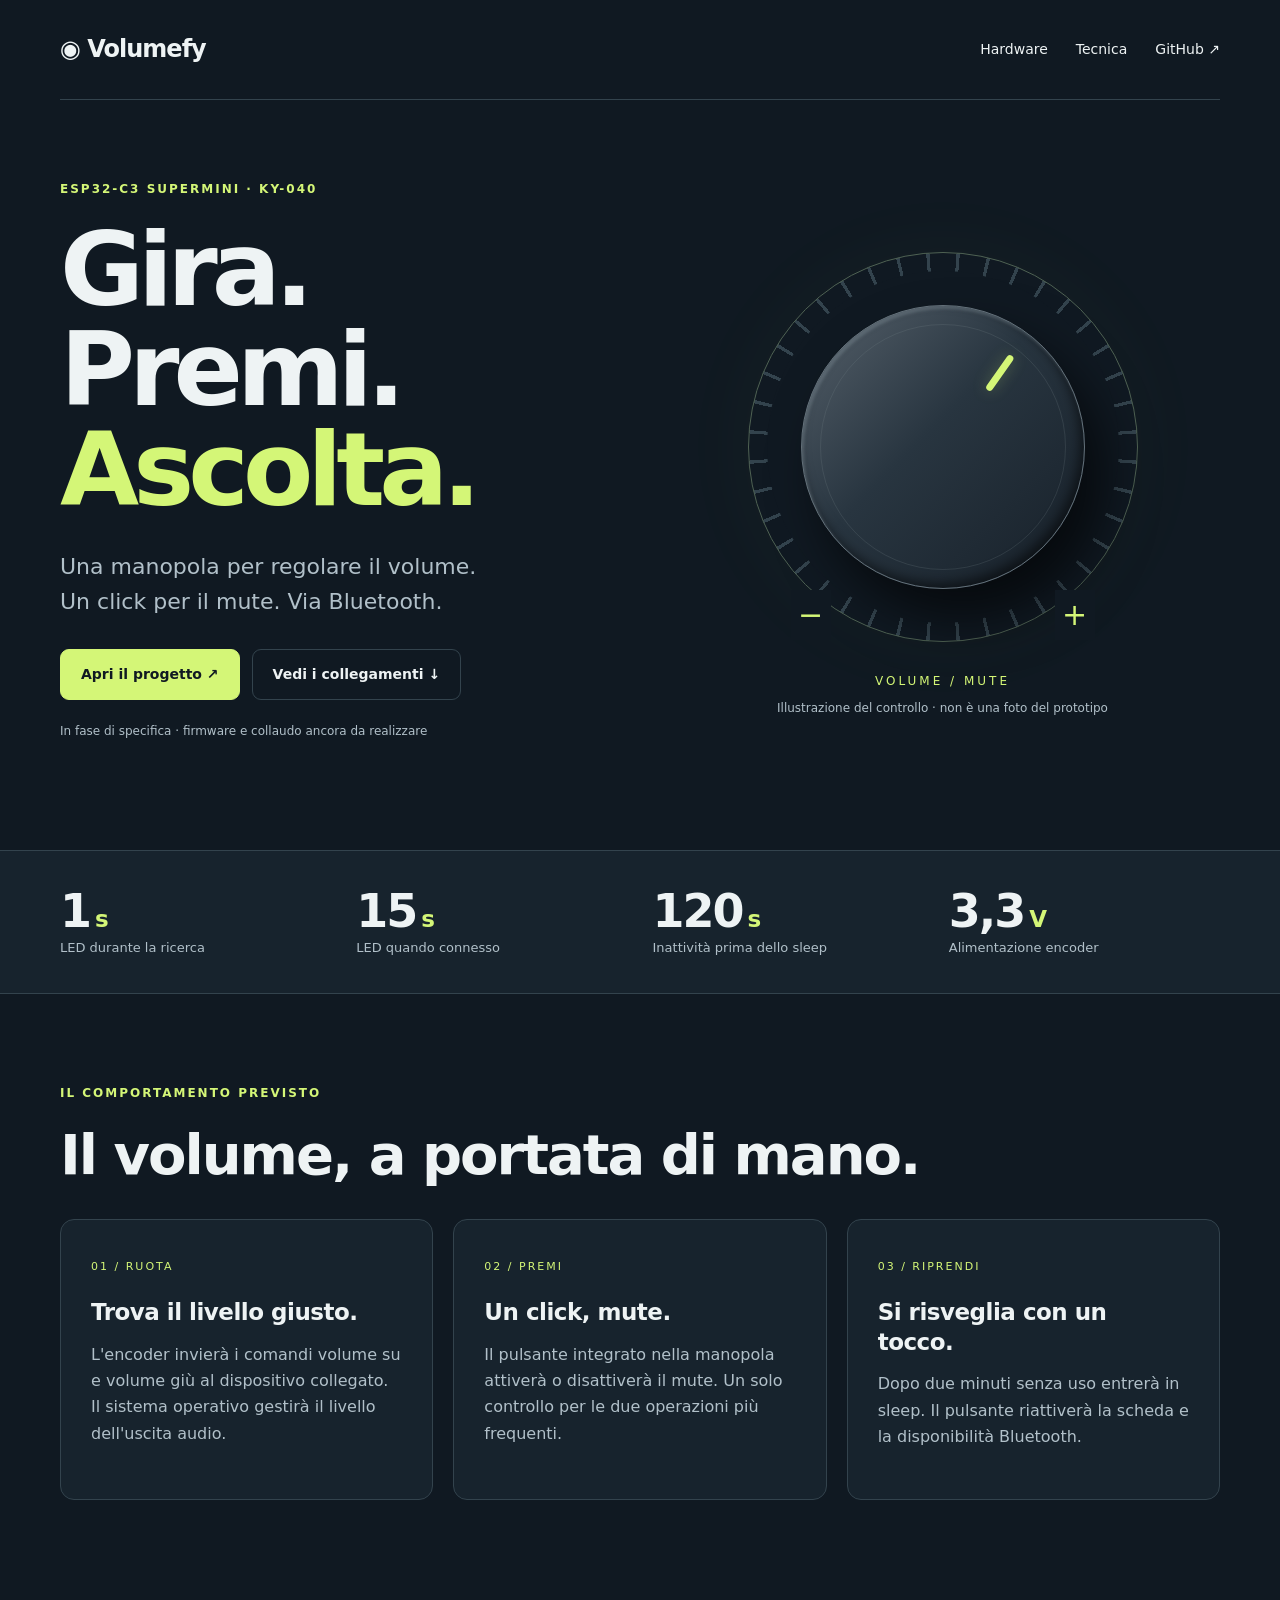
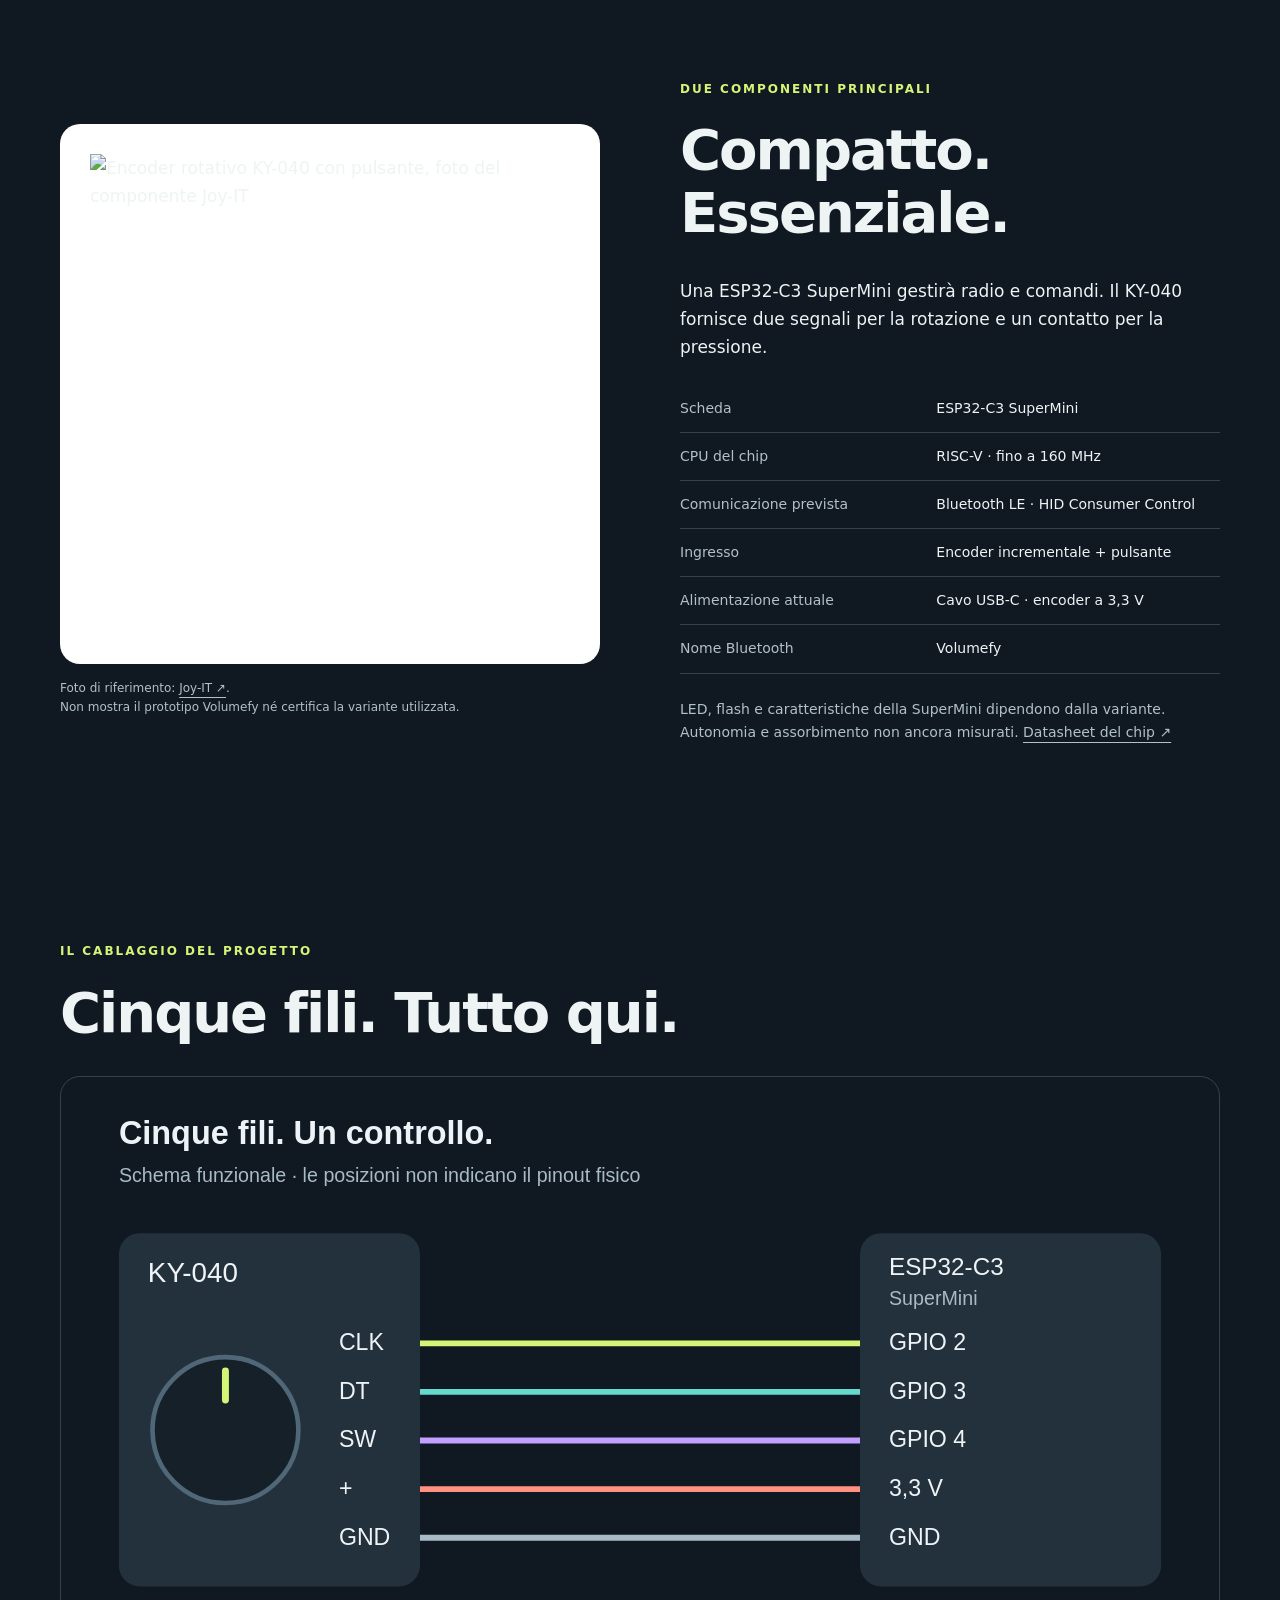
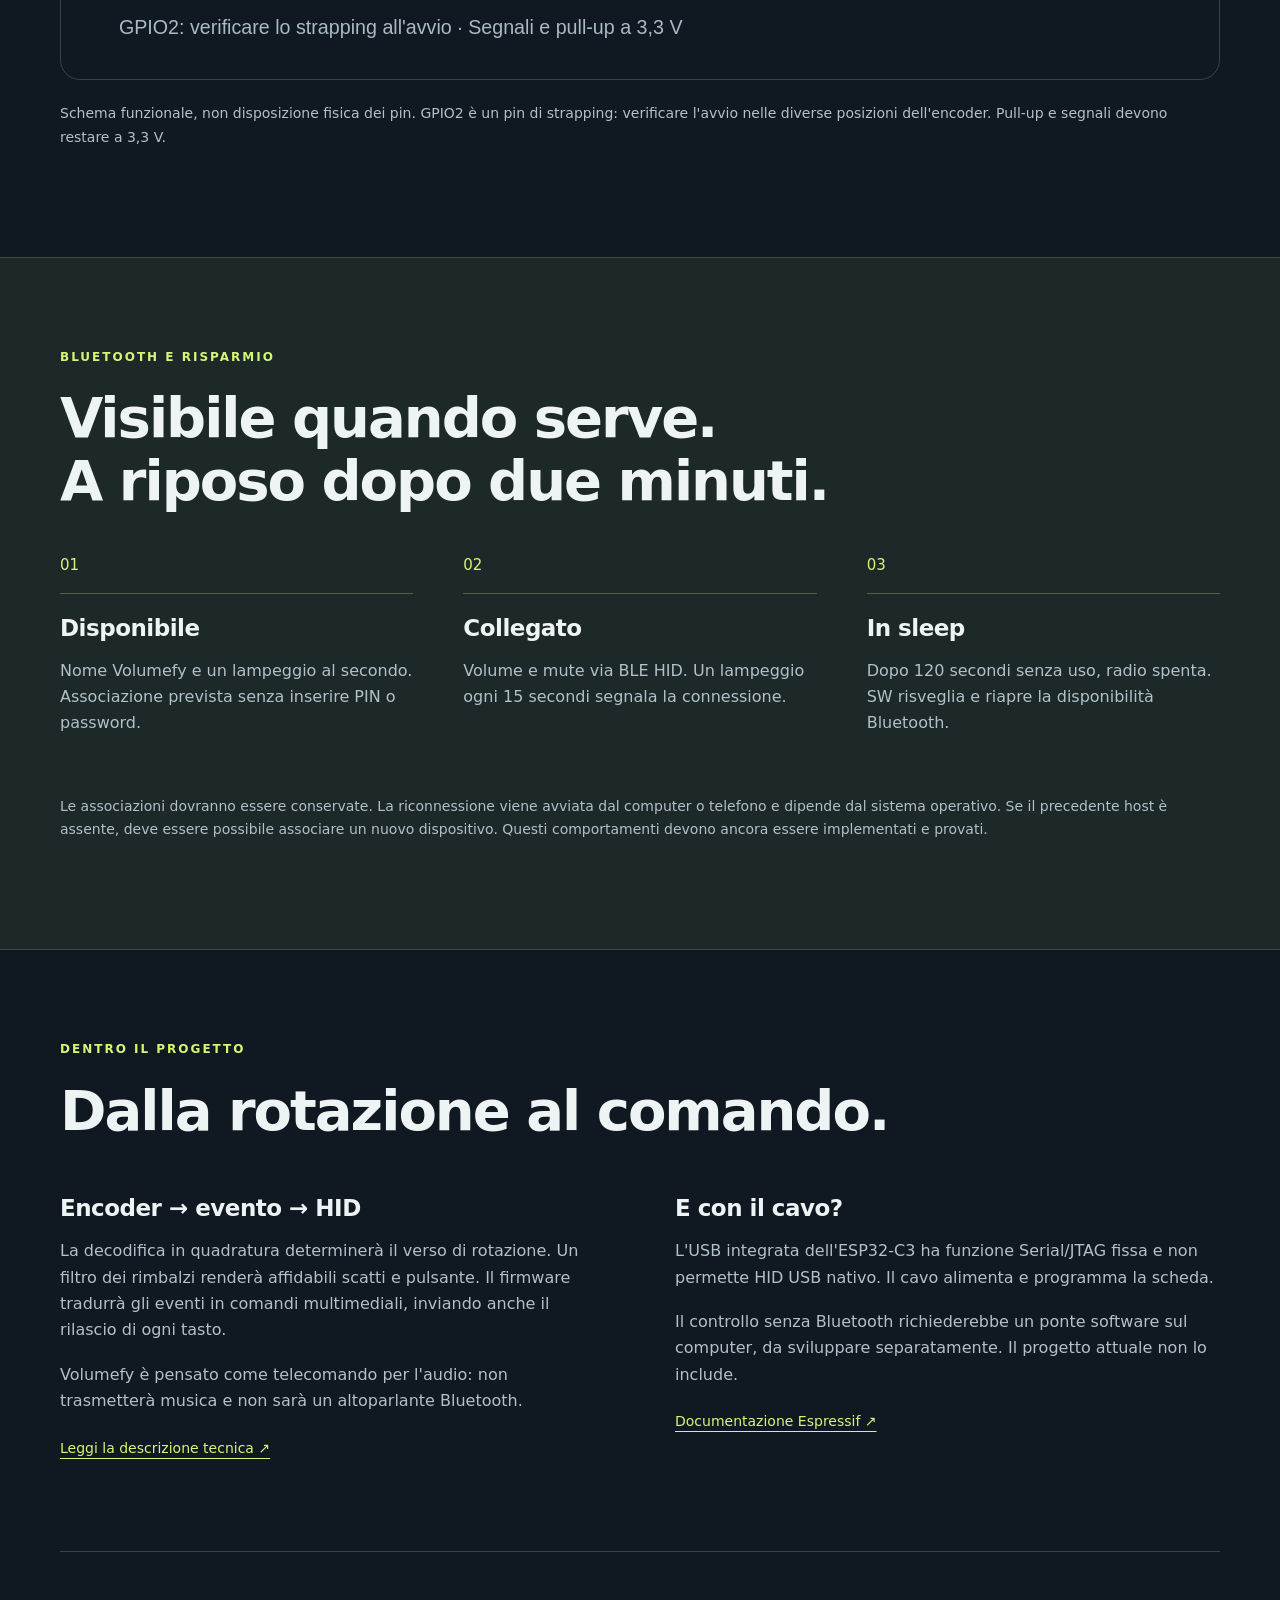
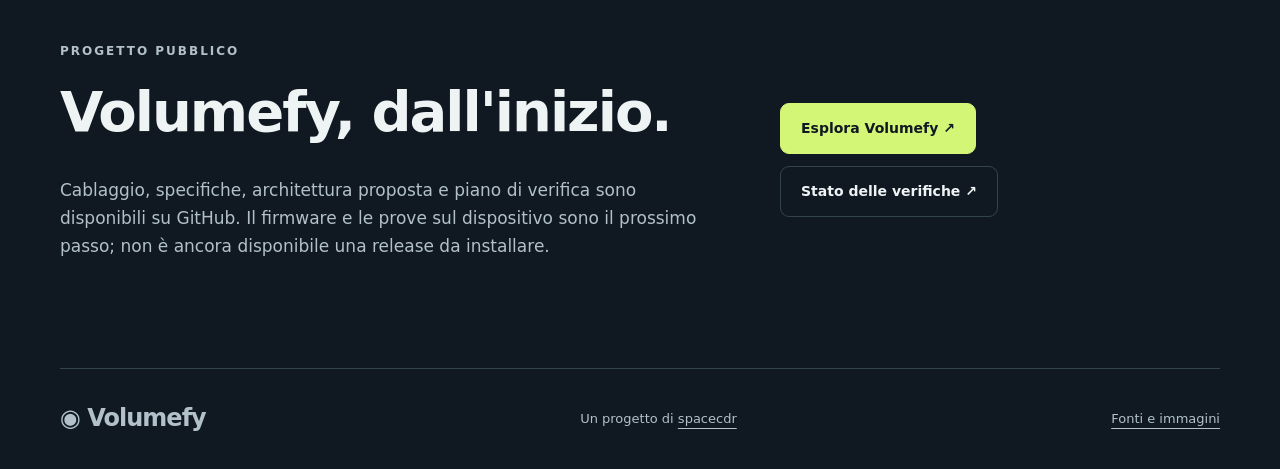
==== docs/index.html @ d4809e54 "Publish Volumefy specifications and project website" ====
<!doctype html>
<html lang="it">
<head>
<meta charset="utf-8"><meta name="viewport" content="width=device-width, initial-scale=1">
<title>Volumefy — una manopola per il volume</title>
<meta name="description" content="Volumefy: progetto di controller volume e mute Bluetooth con ESP32-C3 SuperMini e KY-040. Cablaggio, specifiche e architettura tecnica.">
<meta name="theme-color" content="#101922"><meta property="og:title" content="Volumefy — gira, premi, ascolta."><meta property="og:description" content="Controller volume BLE con ESP32-C3 e KY-040. Scopri il progetto e i collegamenti."><meta property="og:type" content="website">
<link rel="stylesheet" href="style.css">
</head>
<body>
<a class="skip" href="#main">Vai al contenuto</a>
<header class="wrap nav"><a class="brand" href="#">◉ Volumefy</a><nav aria-label="Navigazione"><a href="#hardware">Hardware</a><a href="#tecnica">Tecnica</a><a href="https://github.com/spacecdr/Volumefy">GitHub ↗</a></nav></header>
<main id="main">
<section class="wrap hero"><div><p class="eyebrow">ESP32-C3 SUPERMINI · KY-040</p><h1>Gira.<br>Premi.<br><em>Ascolta.</em></h1><p class="lead">Una manopola per regolare il volume.<br>Un click per il mute. Via Bluetooth.</p><div class="actions"><a class="button primary" href="https://github.com/spacecdr/Volumefy">Apri il progetto ↗</a><a class="button" href="#collegamenti">Vedi i collegamenti ↓</a></div><p class="status">In fase di specifica · firmware e collaudo ancora da realizzare</p></div>
<figure class="visual"><div class="dial" aria-hidden="true"><div class="knob"><span></span></div><span class="minus">−</span><span class="plus">+</span></div><div class="tag">VOLUME / MUTE</div><figcaption>Illustrazione del controllo · non è una foto del prototipo</figcaption></figure></section>
<div class="band"><div class="wrap metrics"><div><strong>1<span>s</span></strong><p>LED durante la ricerca</p></div><div><strong>15<span>s</span></strong><p>LED quando connesso</p></div><div><strong>120<span>s</span></strong><p>Inattività prima dello sleep</p></div><div><strong>3,3<span>V</span></strong><p>Alimentazione encoder</p></div></div></div>
<section class="wrap section"><p class="eyebrow">IL COMPORTAMENTO PREVISTO</p><h2>Il volume, a portata di mano.</h2><div class="cards"><article><span class="number">01 / RUOTA</span><h3>Trova il livello giusto.</h3><p>L'encoder invierà i comandi volume su e volume giù al dispositivo collegato. Il sistema operativo gestirà il livello dell'uscita audio.</p></article><article><span class="number">02 / PREMI</span><h3>Un click, mute.</h3><p>Il pulsante integrato nella manopola attiverà o disattiverà il mute. Un solo controllo per le due operazioni più frequenti.</p></article><article><span class="number">03 / RIPRENDI</span><h3>Si risveglia con un tocco.</h3><p>Dopo due minuti senza uso entrerà in sleep. Il pulsante riattiverà la scheda e la disponibilità Bluetooth.</p></article></div></section>
<section id="hardware" class="wrap section hardware"><figure class="photo"><img src="https://www.joy-it.net/files/files/Produkte/COM-KY040RE/KY-040-2.png" width="600" height="600" loading="lazy" alt="Encoder rotativo KY-040 con pulsante, foto del componente Joy-IT"><figcaption>Foto di riferimento: <a href="https://www.joy-it.net/en/products/COM-KY040RE">Joy-IT ↗</a>.<br>Non mostra il prototipo Volumefy né certifica la variante utilizzata.</figcaption></figure><div><p class="eyebrow">DUE COMPONENTI PRINCIPALI</p><h2>Compatto.<br>Essenziale.</h2><p>Una ESP32-C3 SuperMini gestirà radio e comandi. Il KY-040 fornisce due segnali per la rotazione e un contatto per la pressione.</p><dl><div><dt>Scheda</dt><dd>ESP32-C3 SuperMini</dd></div><div><dt>CPU del chip</dt><dd>RISC-V · fino a 160 MHz</dd></div><div><dt>Comunicazione prevista</dt><dd>Bluetooth LE · HID Consumer Control</dd></div><div><dt>Ingresso</dt><dd>Encoder incrementale + pulsante</dd></div><div><dt>Alimentazione attuale</dt><dd>Cavo USB-C · encoder a 3,3 V</dd></div><div><dt>Nome Bluetooth</dt><dd>Volumefy</dd></div></dl><p class="subtle">LED, flash e caratteristiche della SuperMini dipendono dalla variante. Autonomia e assorbimento non ancora misurati. <a href="https://documentation.espressif.com/esp32-c3_datasheet_en.html">Datasheet del chip ↗</a></p></div></section>
<section id="collegamenti" class="wrap section"><p class="eyebrow">IL CABLAGGIO DEL PROGETTO</p><h2>Cinque fili. Tutto qui.</h2><img class="wiring" src="images/wiring.svg" width="1000" height="520" alt="KY-040: CLK a GPIO2, DT a GPIO3, SW a GPIO4, positivo a 3,3 V e GND a GND"><p class="subtle">Schema funzionale, non disposizione fisica dei pin. GPIO2 è un pin di strapping: verificare l'avvio nelle diverse posizioni dell'encoder. Pull-up e segnali devono restare a 3,3 V.</p></section>
<section class="energy"><div class="wrap section"><p class="eyebrow">BLUETOOTH E RISPARMIO</p><h2>Visibile quando serve.<br>A riposo dopo due minuti.</h2><div class="steps"><article><span>01</span><h3>Disponibile</h3><p>Nome Volumefy e un lampeggio al secondo. Associazione prevista senza inserire PIN o password.</p></article><article><span>02</span><h3>Collegato</h3><p>Volume e mute via BLE HID. Un lampeggio ogni 15 secondi segnala la connessione.</p></article><article><span>03</span><h3>In sleep</h3><p>Dopo 120 secondi senza uso, radio spenta. SW risveglia e riapre la disponibilità Bluetooth.</p></article></div><p class="subtle">Le associazioni dovranno essere conservate. La riconnessione viene avviata dal computer o telefono e dipende dal sistema operativo. Se il precedente host è assente, deve essere possibile associare un nuovo dispositivo. Questi comportamenti devono ancora essere implementati e provati.</p></div></section>
<section id="tecnica" class="wrap section"><p class="eyebrow">DENTRO IL PROGETTO</p><h2>Dalla rotazione al comando.</h2><div class="technical"><article><h3>Encoder → evento → HID</h3><p>La decodifica in quadratura determinerà il verso di rotazione. Un filtro dei rimbalzi renderà affidabili scatti e pulsante. Il firmware tradurrà gli eventi in comandi multimediali, inviando anche il rilascio di ogni tasto.</p><p>Volumefy è pensato come telecomando per l'audio: non trasmetterà musica e non sarà un altoparlante Bluetooth.</p><a href="https://github.com/spacecdr/Volumefy/blob/main/TECHNICAL.md">Leggi la descrizione tecnica ↗</a></article><article><h3>E con il cavo?</h3><p>L'USB integrata dell'ESP32-C3 ha funzione Serial/JTAG fissa e non permette HID USB nativo. Il cavo alimenta e programma la scheda.</p><p>Il controllo senza Bluetooth richiederebbe un ponte software sul computer, da sviluppare separatamente. Il progetto attuale non lo include.</p><a href="https://docs.espressif.com/projects/esp-idf/en/stable/esp32c3/api-guides/usb-serial-jtag-console.html">Documentazione Espressif ↗</a></article></div></section>
<section class="wrap section closing"><div><p class="eyebrow">PROGETTO PUBBLICO</p><h2>Volumefy, dall'inizio.</h2><p>Cablaggio, specifiche, architettura proposta e piano di verifica sono disponibili su GitHub. Il firmware e le prove sul dispositivo sono il prossimo passo; non è ancora disponibile una release da installare.</p></div><div class="actions"><a class="button primary" href="https://github.com/spacecdr/Volumefy">Esplora Volumefy ↗</a><a class="button" href="https://github.com/spacecdr/Volumefy/blob/main/TESTING.md">Stato delle verifiche ↗</a></div></section>
</main><footer class="wrap"><a class="brand" href="#">◉ Volumefy</a><p>Un progetto di <a href="https://github.com/spacecdr">spacecdr</a></p><a href="https://github.com/spacecdr/Volumefy/blob/main/THIRD_PARTY.md">Fonti e immagini</a></footer>
</body></html>
---- docs/style.css ----
:root{color-scheme:dark;--bg:#101922;--panel:#17232d;--ink:#eef3f4;--muted:#b1c0c9;--accent:#d4f677;--line:#33434d}*{box-sizing:border-box}html{scroll-behavior:smooth;scroll-padding-top:30px}body{margin:0;background:var(--bg);color:var(--ink);font-family:system-ui,-apple-system,BlinkMacSystemFont,"Segoe UI",sans-serif;font-size:17px;line-height:1.65}a{color:inherit;text-underline-offset:5px}a:hover{color:var(--accent)}a:focus-visible{outline:3px solid var(--accent);outline-offset:6px}.wrap{width:min(1160px,calc(100% - 64px));margin-inline:auto}.nav{display:flex;align-items:center;justify-content:space-between;min-height:100px;border-bottom:1px solid var(--line)}.brand{font-size:24px;font-weight:750;text-decoration:none;letter-spacing:-1px}nav{display:flex;gap:28px;font-size:14px}nav a{text-decoration:none}.skip{position:absolute;top:-100px;background:var(--accent);color:var(--bg);padding:12px;z-index:3}.skip:focus{top:0}.hero{display:grid;grid-template-columns:1fr 1fr;align-items:center;gap:50px;padding-block:80px 90px}.eyebrow{font-size:12px;font-weight:750;letter-spacing:2px;color:var(--accent);margin:0 0 20px}h1{font-size:clamp(70px,8vw,112px);line-height:.98;letter-spacing:-6px;margin:20px 0 28px}h1 em{font-style:normal;color:var(--accent)}.lead{font-size:22px;line-height:1.6;color:var(--muted)}.actions{display:flex;gap:12px;flex-wrap:wrap;margin-top:30px}.button{padding:13px 20px;border:1px solid var(--line);border-radius:9px;text-decoration:none;font-size:14px;font-weight:700;display:inline-block}.primary{background:var(--accent);color:var(--bg);border-color:var(--accent)}.primary:hover{color:var(--bg);background:#e4ffac}.status{font-size:12px;color:var(--muted);margin-top:22px}.visual{text-align:center;margin:0;position:relative}.dial{width:390px;height:390px;border:1px solid #4f6253;border-radius:50%;position:relative;margin:30px auto;background:repeating-conic-gradient(from 220deg,#33434d 0deg 1deg,transparent 1deg 9deg);box-shadow:0 0 90px #d4f67709}.dial:before{content:"";position:absolute;inset:18px;border-radius:50%;background:var(--bg)}.knob{position:absolute;inset:52px;border-radius:50%;background:linear-gradient(135deg,#56616b,#283540 45%,#172029);box-shadow:20px 30px 50px #0009,inset 2px 3px 3px #94a2ab50,inset -4px -5px 12px #0008;border:1px solid #64717a}.knob:before{content:"";position:absolute;inset:18px;border:1px solid #7a858b35;border-radius:50%}.knob span{position:absolute;top:27px;left:50%;height:42px;width:7px;background:var(--accent);border-radius:5px;transform:rotate(35deg);transform-origin:0 115px;box-shadow:0 0 15px #d4f67744}.minus,.plus{position:absolute;bottom:1px;background:var(--bg);color:var(--accent);font-size:30px;width:40px}.minus{left:42px}.plus{right:42px}.tag{font-size:12px;letter-spacing:3px;color:var(--accent);margin:30px 0 8px}figcaption{font-size:12px;color:var(--muted);line-height:1.6}.band{border-block:1px solid var(--line);background:var(--panel)}.metrics{display:grid;grid-template-columns:repeat(4,1fr);padding-block:35px;gap:25px}.metrics strong{font-size:46px;line-height:1.1;font-weight:650;letter-spacing:-2px}.metrics strong span{font-size:23px;margin-left:5px;color:var(--accent)}.metrics p{font-size:13px;color:var(--muted);margin-bottom:0}.section{padding-block:90px}h2{font-size:clamp(34px,4.5vw,56px);line-height:1.12;letter-spacing:-2px;margin:0 0 32px;font-weight:650}h3{font-size:23px;line-height:1.3;letter-spacing:-.5px;margin:20px 0 14px}p{margin:0 0 18px}.cards{display:grid;grid-template-columns:repeat(3,1fr);gap:20px}.cards article{padding:30px;background:var(--panel);border:1px solid var(--line);border-radius:14px}.cards p,.technical p,.steps p{color:var(--muted);font-size:16px}.number{font-size:11px;letter-spacing:2px;color:var(--accent)}.hardware{display:grid;grid-template-columns:1fr 1fr;gap:80px;align-items:center}.photo{margin:0}.photo img{display:block;width:100%;height:auto;aspect-ratio:1;object-fit:contain;background:#fff;border-radius:20px;padding:30px}.photo figcaption{margin-top:15px}dl{margin:24px 0}dl div{display:grid;grid-template-columns:1fr 1.2fr;gap:20px;border-bottom:1px solid var(--line);padding:12px 0;font-size:14px}dt{color:var(--muted)}dd{margin:0}.subtle{font-size:14px;color:var(--muted)}.wiring{display:block;width:100%;height:auto;border:1px solid var(--line);border-radius:20px;margin-bottom:22px}.energy{background:#1c2928;border-block:1px solid #3c4b42}.steps{display:grid;grid-template-columns:repeat(3,1fr);gap:50px;margin:40px 0}.steps span{font-size:15px;color:var(--accent);border-bottom:1px solid #53614b;display:block;padding-bottom:15px}.technical{display:grid;grid-template-columns:1fr 1fr;gap:70px}.technical a{font-size:14px;color:var(--accent)}.closing{display:grid;grid-template-columns:1.5fr 1fr;gap:60px;border-top:1px solid var(--line);align-items:center}.closing p{color:var(--muted)}.closing .actions{display:flex;flex-direction:column;align-items:flex-start;margin:0}footer{border-top:1px solid var(--line);padding-block:30px;display:flex;justify-content:space-between;align-items:center;gap:25px;font-size:13px;color:var(--muted)}footer p{margin:0}@media(max-width:900px){.hero{gap:20px}.dial{width:300px;height:300px}.knob{inset:40px}.knob span{transform-origin:0 85px}.hardware{gap:35px}.cards article{padding:20px}.technical{gap:30px}}@media(max-width:650px){.wrap{width:calc(100% - 36px)}.nav{min-height:80px}.brand{font-size:22px}nav{gap:15px}nav a:first-child{display:none}.hero{grid-template-columns:1fr;padding-block:50px;gap:20px}h1{font-size:80px;letter-spacing:-4px}.lead{font-size:20px}.visual{margin-top:15px}.dial{width:300px;height:300px}.metrics{grid-template-columns:1fr 1fr;gap:30px}.section{padding-block:55px}.cards,.hardware,.technical,.steps,.closing{grid-template-columns:1fr;gap:25px}.hardware .photo{max-width:430px;margin:auto}.steps{margin:25px 0}.cards article{padding:25px}h2{letter-spacing:-1px}.closing .actions{align-items:stretch}.closing .button{text-align:center}footer{flex-wrap:wrap;gap:14px}footer .brand{width:100%}.wiring{border-radius:9px}}@media(prefers-reduced-motion:reduce){html{scroll-behavior:auto}}
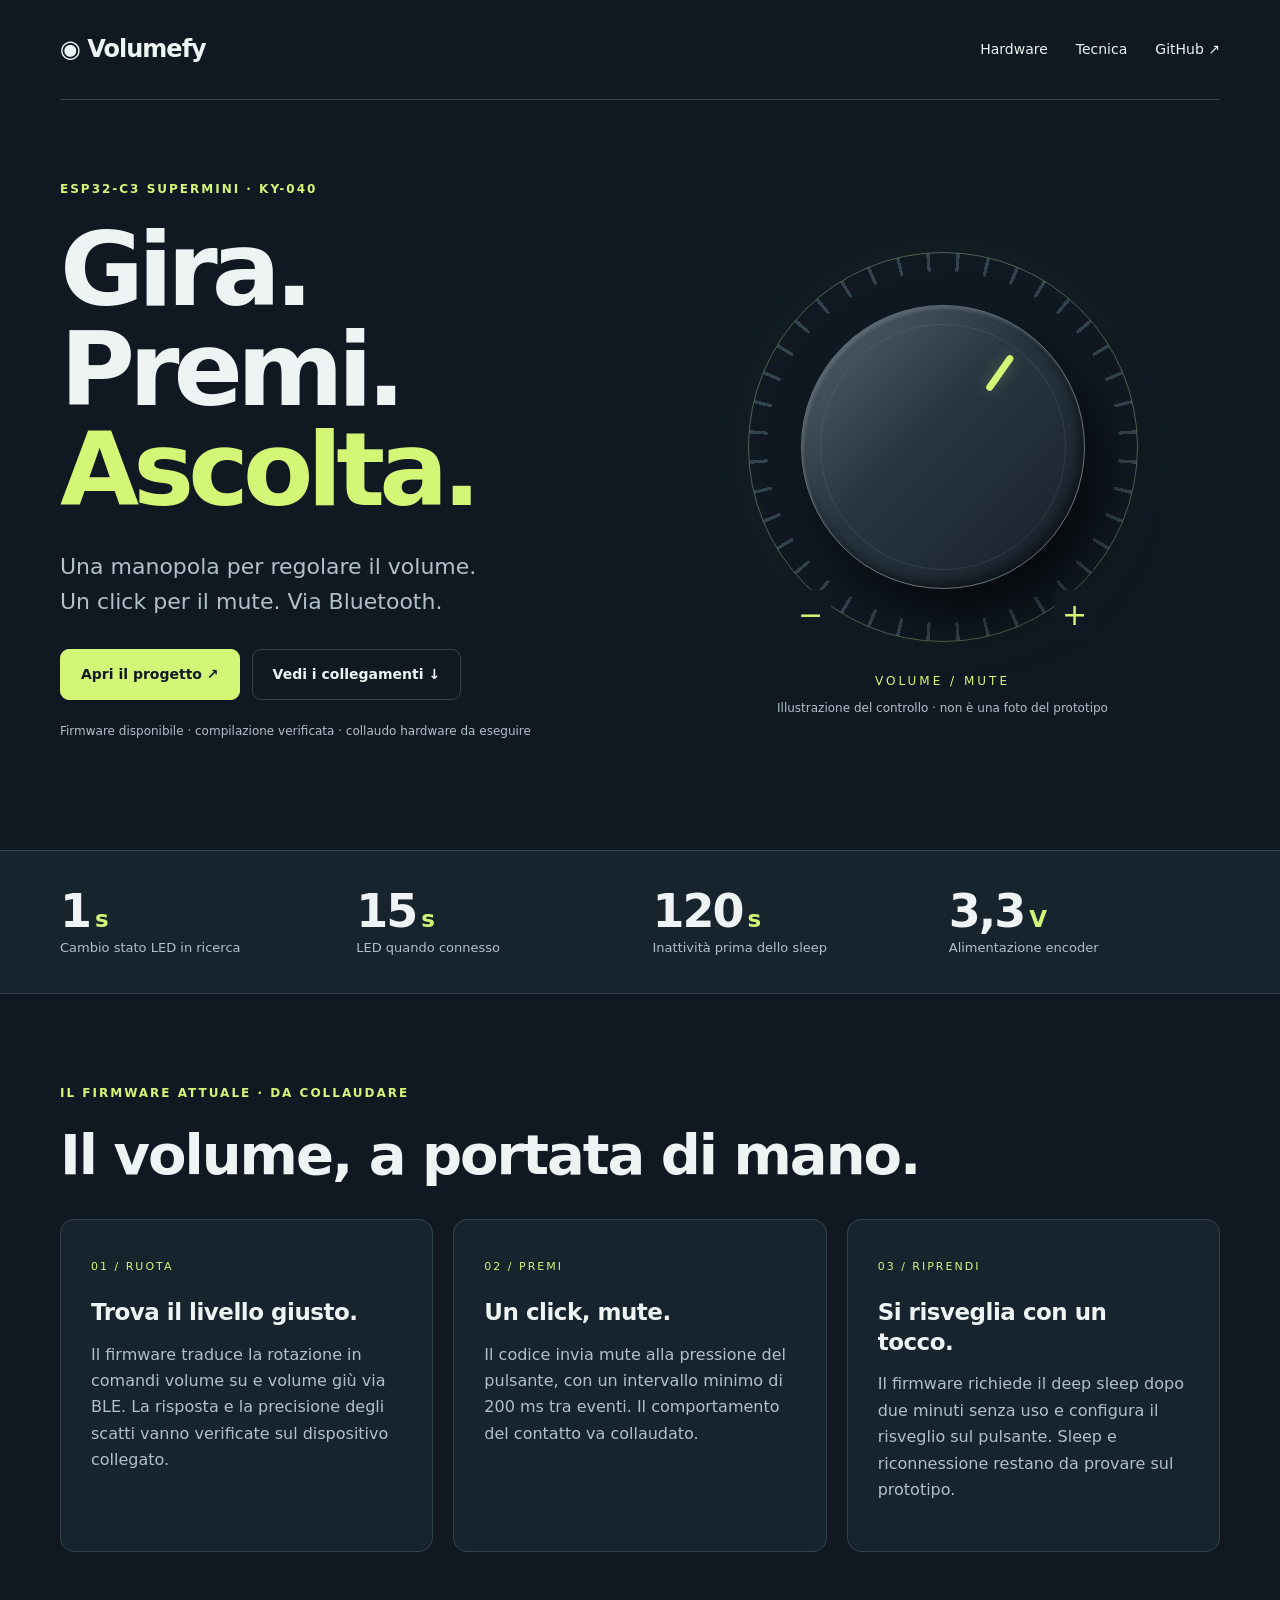
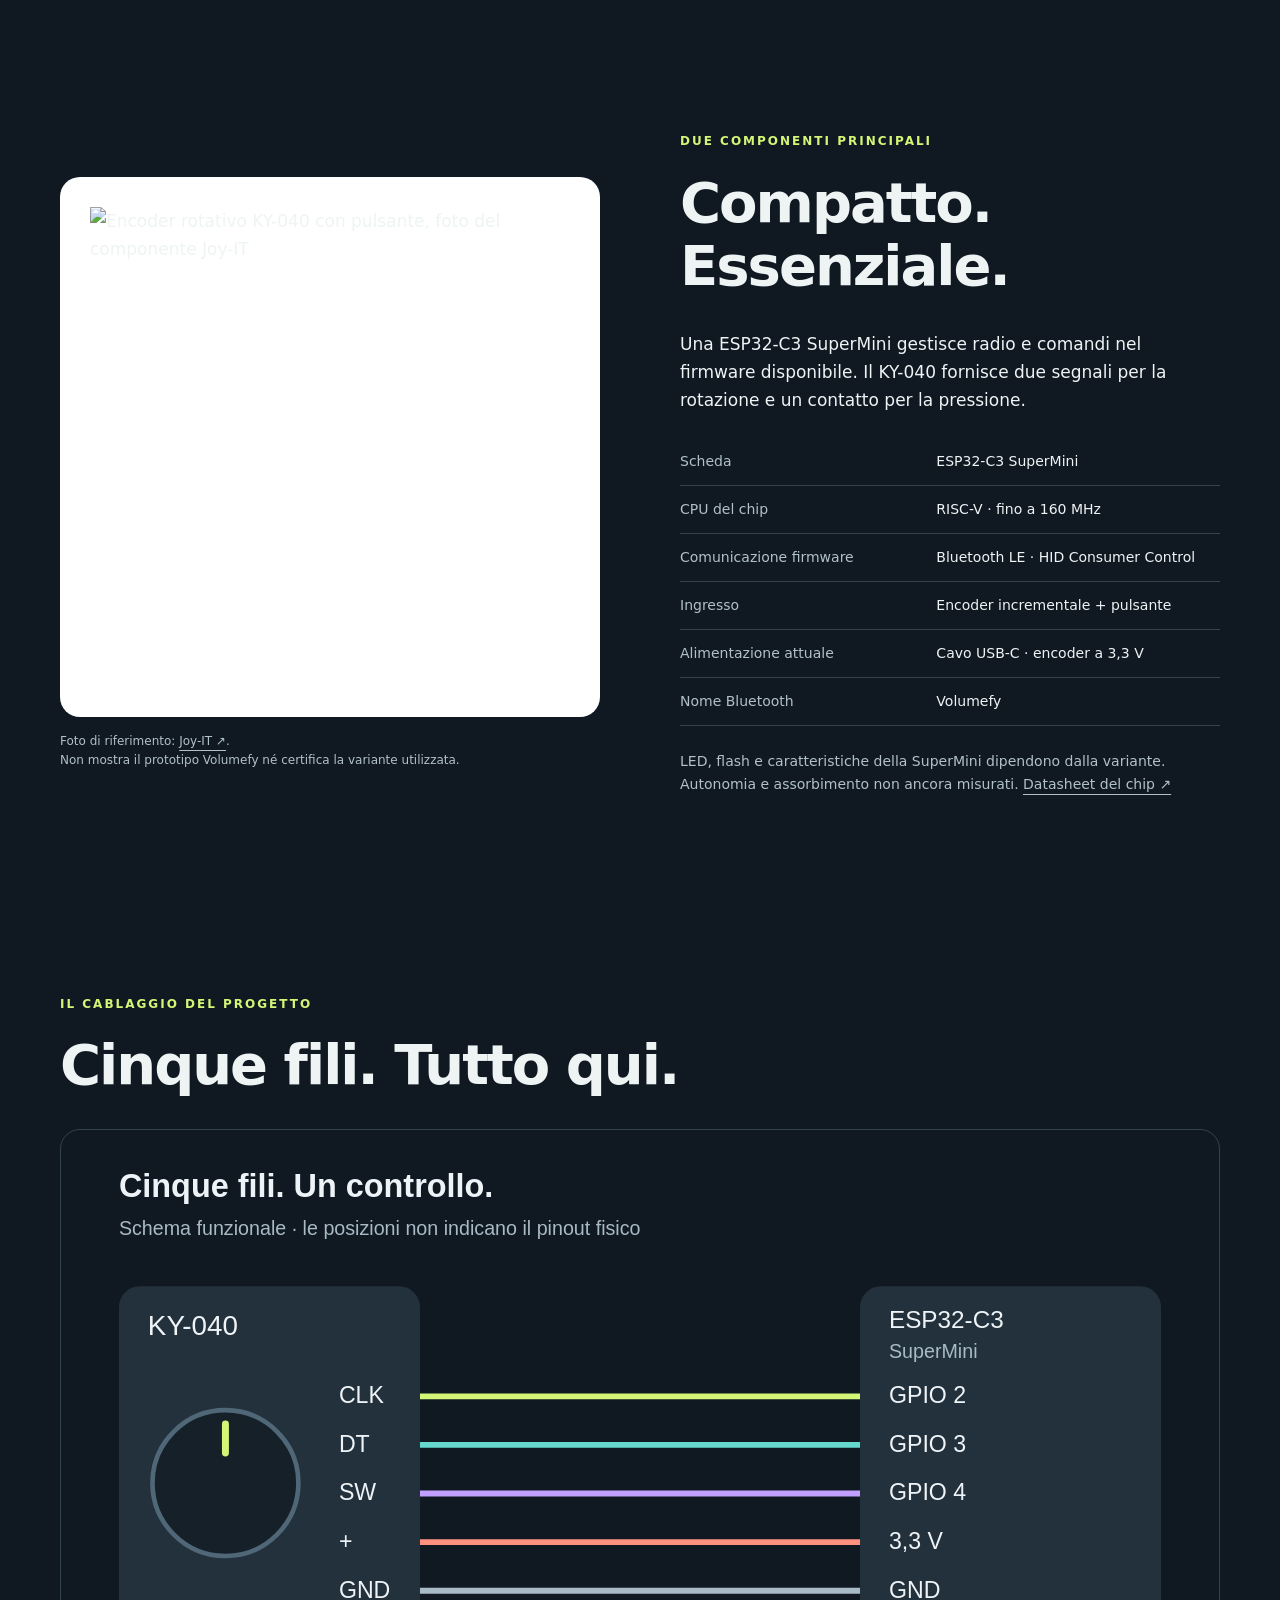
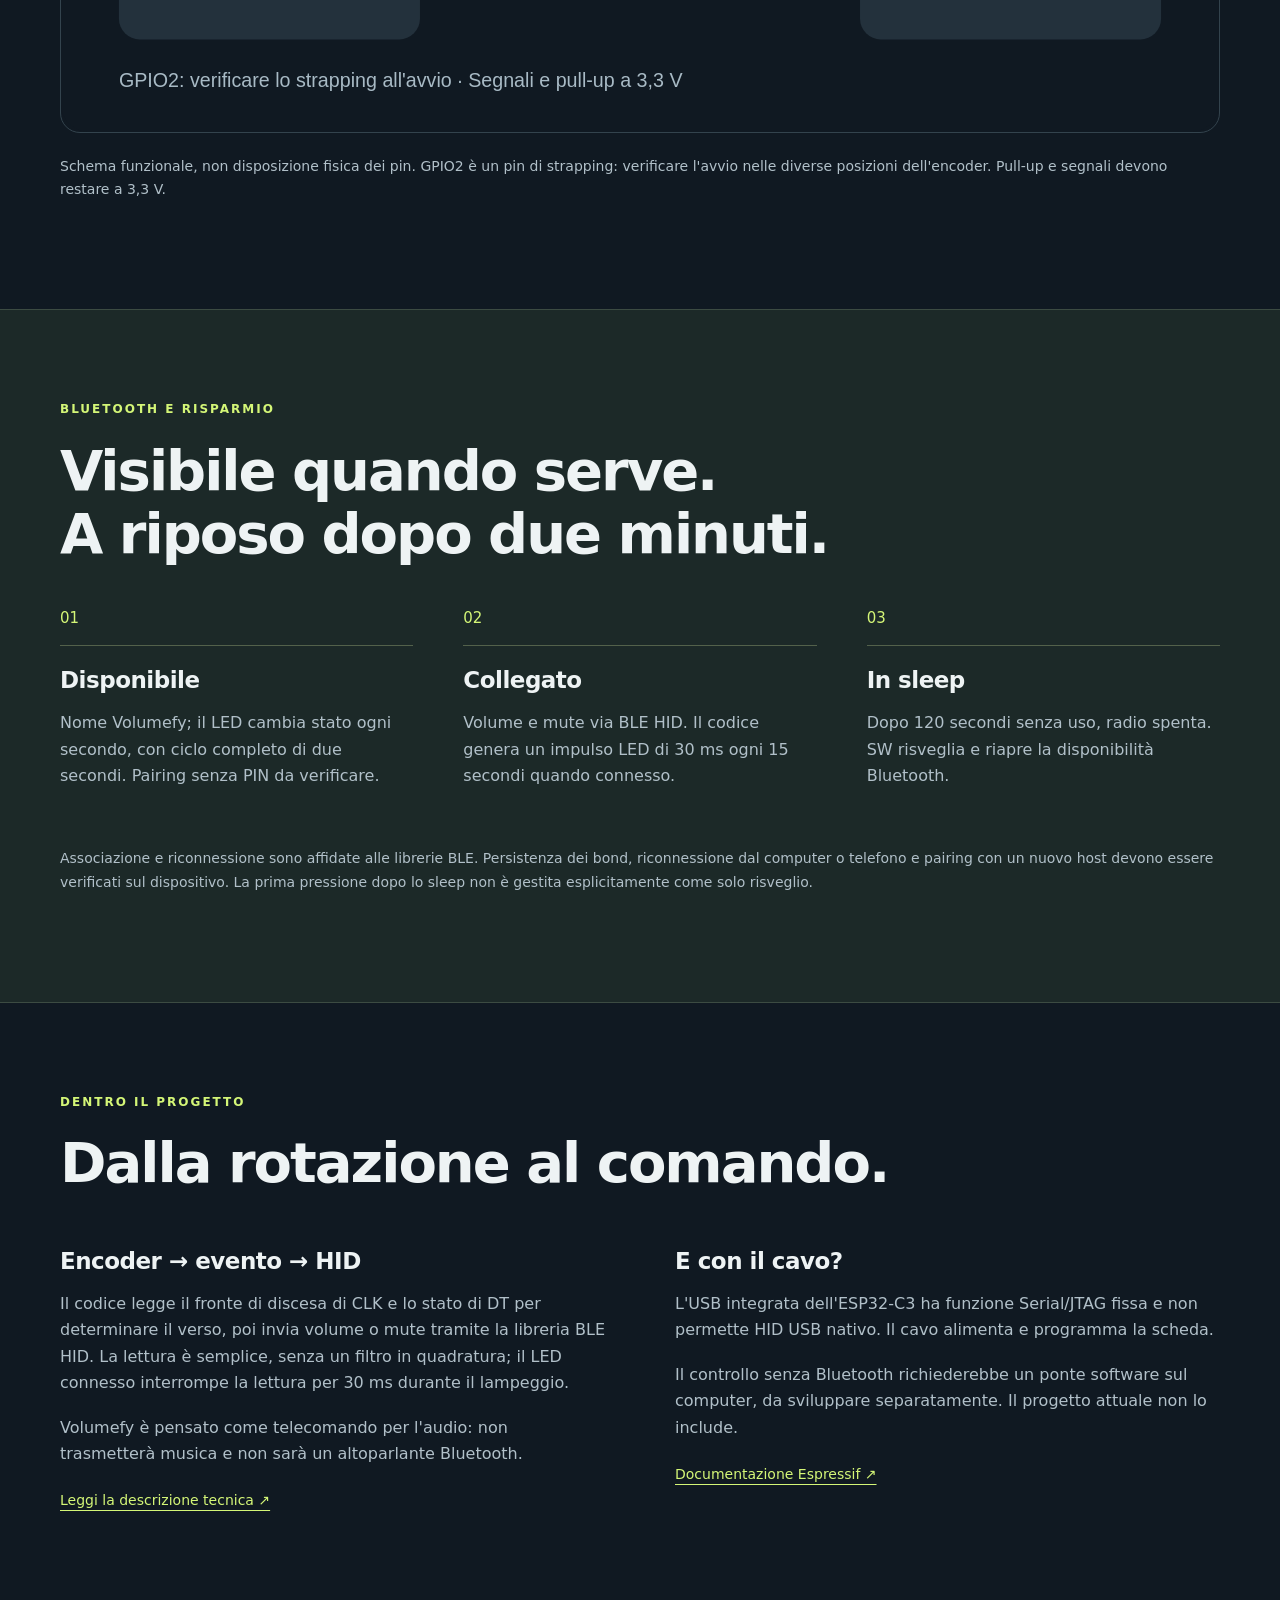
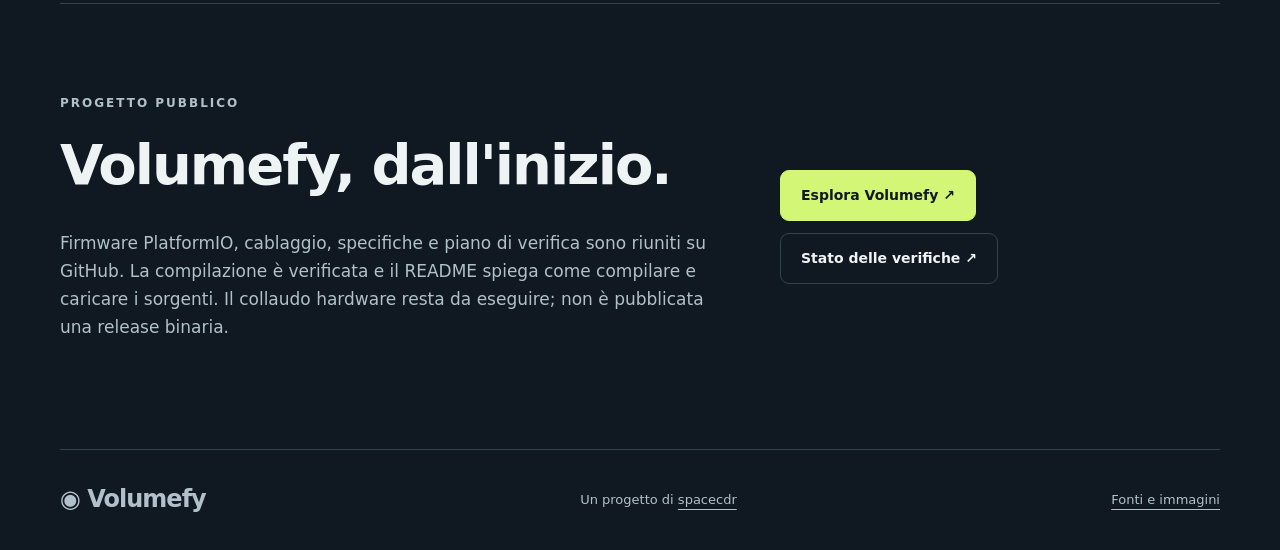
==== commit d07e8af0: "Integra firmware locale PlatformIO e allinea documentazione e sito" ====
--- a/docs/index.html
+++ b/docs/index.html
@@ -11,14 +11,14 @@
 <a class="skip" href="#main">Vai al contenuto</a>
 <header class="wrap nav"><a class="brand" href="#">◉ Volumefy</a><nav aria-label="Navigazione"><a href="#hardware">Hardware</a><a href="#tecnica">Tecnica</a><a href="https://github.com/spacecdr/Volumefy">GitHub ↗</a></nav></header>
 <main id="main">
-<section class="wrap hero"><div><p class="eyebrow">ESP32-C3 SUPERMINI · KY-040</p><h1>Gira.<br>Premi.<br><em>Ascolta.</em></h1><p class="lead">Una manopola per regolare il volume.<br>Un click per il mute. Via Bluetooth.</p><div class="actions"><a class="button primary" href="https://github.com/spacecdr/Volumefy">Apri il progetto ↗</a><a class="button" href="#collegamenti">Vedi i collegamenti ↓</a></div><p class="status">In fase di specifica · firmware e collaudo ancora da realizzare</p></div>
+<section class="wrap hero"><div><p class="eyebrow">ESP32-C3 SUPERMINI · KY-040</p><h1>Gira.<br>Premi.<br><em>Ascolta.</em></h1><p class="lead">Una manopola per regolare il volume.<br>Un click per il mute. Via Bluetooth.</p><div class="actions"><a class="button primary" href="https://github.com/spacecdr/Volumefy">Apri il progetto ↗</a><a class="button" href="#collegamenti">Vedi i collegamenti ↓</a></div><p class="status">Firmware disponibile · compilazione verificata · collaudo hardware da eseguire</p></div>
 <figure class="visual"><div class="dial" aria-hidden="true"><div class="knob"><span></span></div><span class="minus">−</span><span class="plus">+</span></div><div class="tag">VOLUME / MUTE</div><figcaption>Illustrazione del controllo · non è una foto del prototipo</figcaption></figure></section>
-<div class="band"><div class="wrap metrics"><div><strong>1<span>s</span></strong><p>LED durante la ricerca</p></div><div><strong>15<span>s</span></strong><p>LED quando connesso</p></div><div><strong>120<span>s</span></strong><p>Inattività prima dello sleep</p></div><div><strong>3,3<span>V</span></strong><p>Alimentazione encoder</p></div></div></div>
-<section class="wrap section"><p class="eyebrow">IL COMPORTAMENTO PREVISTO</p><h2>Il volume, a portata di mano.</h2><div class="cards"><article><span class="number">01 / RUOTA</span><h3>Trova il livello giusto.</h3><p>L'encoder invierà i comandi volume su e volume giù al dispositivo collegato. Il sistema operativo gestirà il livello dell'uscita audio.</p></article><article><span class="number">02 / PREMI</span><h3>Un click, mute.</h3><p>Il pulsante integrato nella manopola attiverà o disattiverà il mute. Un solo controllo per le due operazioni più frequenti.</p></article><article><span class="number">03 / RIPRENDI</span><h3>Si risveglia con un tocco.</h3><p>Dopo due minuti senza uso entrerà in sleep. Il pulsante riattiverà la scheda e la disponibilità Bluetooth.</p></article></div></section>
-<section id="hardware" class="wrap section hardware"><figure class="photo"><img src="https://www.joy-it.net/files/files/Produkte/COM-KY040RE/KY-040-2.png" width="600" height="600" loading="lazy" alt="Encoder rotativo KY-040 con pulsante, foto del componente Joy-IT"><figcaption>Foto di riferimento: <a href="https://www.joy-it.net/en/products/COM-KY040RE">Joy-IT ↗</a>.<br>Non mostra il prototipo Volumefy né certifica la variante utilizzata.</figcaption></figure><div><p class="eyebrow">DUE COMPONENTI PRINCIPALI</p><h2>Compatto.<br>Essenziale.</h2><p>Una ESP32-C3 SuperMini gestirà radio e comandi. Il KY-040 fornisce due segnali per la rotazione e un contatto per la pressione.</p><dl><div><dt>Scheda</dt><dd>ESP32-C3 SuperMini</dd></div><div><dt>CPU del chip</dt><dd>RISC-V · fino a 160 MHz</dd></div><div><dt>Comunicazione prevista</dt><dd>Bluetooth LE · HID Consumer Control</dd></div><div><dt>Ingresso</dt><dd>Encoder incrementale + pulsante</dd></div><div><dt>Alimentazione attuale</dt><dd>Cavo USB-C · encoder a 3,3 V</dd></div><div><dt>Nome Bluetooth</dt><dd>Volumefy</dd></div></dl><p class="subtle">LED, flash e caratteristiche della SuperMini dipendono dalla variante. Autonomia e assorbimento non ancora misurati. <a href="https://documentation.espressif.com/esp32-c3_datasheet_en.html">Datasheet del chip ↗</a></p></div></section>
+<div class="band"><div class="wrap metrics"><div><strong>1<span>s</span></strong><p>Cambio stato LED in ricerca</p></div><div><strong>15<span>s</span></strong><p>LED quando connesso</p></div><div><strong>120<span>s</span></strong><p>Inattività prima dello sleep</p></div><div><strong>3,3<span>V</span></strong><p>Alimentazione encoder</p></div></div></div>
+<section class="wrap section"><p class="eyebrow">IL FIRMWARE ATTUALE · DA COLLAUDARE</p><h2>Il volume, a portata di mano.</h2><div class="cards"><article><span class="number">01 / RUOTA</span><h3>Trova il livello giusto.</h3><p>Il firmware traduce la rotazione in comandi volume su e volume giù via BLE. La risposta e la precisione degli scatti vanno verificate sul dispositivo collegato.</p></article><article><span class="number">02 / PREMI</span><h3>Un click, mute.</h3><p>Il codice invia mute alla pressione del pulsante, con un intervallo minimo di 200 ms tra eventi. Il comportamento del contatto va collaudato.</p></article><article><span class="number">03 / RIPRENDI</span><h3>Si risveglia con un tocco.</h3><p>Il firmware richiede il deep sleep dopo due minuti senza uso e configura il risveglio sul pulsante. Sleep e riconnessione restano da provare sul prototipo.</p></article></div></section>
+<section id="hardware" class="wrap section hardware"><figure class="photo"><img src="https://www.joy-it.net/files/files/Produkte/COM-KY040RE/KY-040-2.png" width="600" height="600" loading="lazy" alt="Encoder rotativo KY-040 con pulsante, foto del componente Joy-IT"><figcaption>Foto di riferimento: <a href="https://www.joy-it.net/en/products/COM-KY040RE">Joy-IT ↗</a>.<br>Non mostra il prototipo Volumefy né certifica la variante utilizzata.</figcaption></figure><div><p class="eyebrow">DUE COMPONENTI PRINCIPALI</p><h2>Compatto.<br>Essenziale.</h2><p>Una ESP32-C3 SuperMini gestisce radio e comandi nel firmware disponibile. Il KY-040 fornisce due segnali per la rotazione e un contatto per la pressione.</p><dl><div><dt>Scheda</dt><dd>ESP32-C3 SuperMini</dd></div><div><dt>CPU del chip</dt><dd>RISC-V · fino a 160 MHz</dd></div><div><dt>Comunicazione firmware</dt><dd>Bluetooth LE · HID Consumer Control</dd></div><div><dt>Ingresso</dt><dd>Encoder incrementale + pulsante</dd></div><div><dt>Alimentazione attuale</dt><dd>Cavo USB-C · encoder a 3,3 V</dd></div><div><dt>Nome Bluetooth</dt><dd>Volumefy</dd></div></dl><p class="subtle">LED, flash e caratteristiche della SuperMini dipendono dalla variante. Autonomia e assorbimento non ancora misurati. <a href="https://documentation.espressif.com/esp32-c3_datasheet_en.html">Datasheet del chip ↗</a></p></div></section>
 <section id="collegamenti" class="wrap section"><p class="eyebrow">IL CABLAGGIO DEL PROGETTO</p><h2>Cinque fili. Tutto qui.</h2><img class="wiring" src="images/wiring.svg" width="1000" height="520" alt="KY-040: CLK a GPIO2, DT a GPIO3, SW a GPIO4, positivo a 3,3 V e GND a GND"><p class="subtle">Schema funzionale, non disposizione fisica dei pin. GPIO2 è un pin di strapping: verificare l'avvio nelle diverse posizioni dell'encoder. Pull-up e segnali devono restare a 3,3 V.</p></section>
-<section class="energy"><div class="wrap section"><p class="eyebrow">BLUETOOTH E RISPARMIO</p><h2>Visibile quando serve.<br>A riposo dopo due minuti.</h2><div class="steps"><article><span>01</span><h3>Disponibile</h3><p>Nome Volumefy e un lampeggio al secondo. Associazione prevista senza inserire PIN o password.</p></article><article><span>02</span><h3>Collegato</h3><p>Volume e mute via BLE HID. Un lampeggio ogni 15 secondi segnala la connessione.</p></article><article><span>03</span><h3>In sleep</h3><p>Dopo 120 secondi senza uso, radio spenta. SW risveglia e riapre la disponibilità Bluetooth.</p></article></div><p class="subtle">Le associazioni dovranno essere conservate. La riconnessione viene avviata dal computer o telefono e dipende dal sistema operativo. Se il precedente host è assente, deve essere possibile associare un nuovo dispositivo. Questi comportamenti devono ancora essere implementati e provati.</p></div></section>
-<section id="tecnica" class="wrap section"><p class="eyebrow">DENTRO IL PROGETTO</p><h2>Dalla rotazione al comando.</h2><div class="technical"><article><h3>Encoder → evento → HID</h3><p>La decodifica in quadratura determinerà il verso di rotazione. Un filtro dei rimbalzi renderà affidabili scatti e pulsante. Il firmware tradurrà gli eventi in comandi multimediali, inviando anche il rilascio di ogni tasto.</p><p>Volumefy è pensato come telecomando per l'audio: non trasmetterà musica e non sarà un altoparlante Bluetooth.</p><a href="https://github.com/spacecdr/Volumefy/blob/main/TECHNICAL.md">Leggi la descrizione tecnica ↗</a></article><article><h3>E con il cavo?</h3><p>L'USB integrata dell'ESP32-C3 ha funzione Serial/JTAG fissa e non permette HID USB nativo. Il cavo alimenta e programma la scheda.</p><p>Il controllo senza Bluetooth richiederebbe un ponte software sul computer, da sviluppare separatamente. Il progetto attuale non lo include.</p><a href="https://docs.espressif.com/projects/esp-idf/en/stable/esp32c3/api-guides/usb-serial-jtag-console.html">Documentazione Espressif ↗</a></article></div></section>
-<section class="wrap section closing"><div><p class="eyebrow">PROGETTO PUBBLICO</p><h2>Volumefy, dall'inizio.</h2><p>Cablaggio, specifiche, architettura proposta e piano di verifica sono disponibili su GitHub. Il firmware e le prove sul dispositivo sono il prossimo passo; non è ancora disponibile una release da installare.</p></div><div class="actions"><a class="button primary" href="https://github.com/spacecdr/Volumefy">Esplora Volumefy ↗</a><a class="button" href="https://github.com/spacecdr/Volumefy/blob/main/TESTING.md">Stato delle verifiche ↗</a></div></section>
+<section class="energy"><div class="wrap section"><p class="eyebrow">BLUETOOTH E RISPARMIO</p><h2>Visibile quando serve.<br>A riposo dopo due minuti.</h2><div class="steps"><article><span>01</span><h3>Disponibile</h3><p>Nome Volumefy; il LED cambia stato ogni secondo, con ciclo completo di due secondi. Pairing senza PIN da verificare.</p></article><article><span>02</span><h3>Collegato</h3><p>Volume e mute via BLE HID. Il codice genera un impulso LED di 30 ms ogni 15 secondi quando connesso.</p></article><article><span>03</span><h3>In sleep</h3><p>Dopo 120 secondi senza uso, radio spenta. SW risveglia e riapre la disponibilità Bluetooth.</p></article></div><p class="subtle">Associazione e riconnessione sono affidate alle librerie BLE. Persistenza dei bond, riconnessione dal computer o telefono e pairing con un nuovo host devono essere verificati sul dispositivo. La prima pressione dopo lo sleep non è gestita esplicitamente come solo risveglio.</p></div></section>
+<section id="tecnica" class="wrap section"><p class="eyebrow">DENTRO IL PROGETTO</p><h2>Dalla rotazione al comando.</h2><div class="technical"><article><h3>Encoder → evento → HID</h3><p>Il codice legge il fronte di discesa di CLK e lo stato di DT per determinare il verso, poi invia volume o mute tramite la libreria BLE HID. La lettura è semplice, senza un filtro in quadratura; il LED connesso interrompe la lettura per 30 ms durante il lampeggio.</p><p>Volumefy è pensato come telecomando per l'audio: non trasmetterà musica e non sarà un altoparlante Bluetooth.</p><a href="https://github.com/spacecdr/Volumefy/blob/main/TECHNICAL.md">Leggi la descrizione tecnica ↗</a></article><article><h3>E con il cavo?</h3><p>L'USB integrata dell'ESP32-C3 ha funzione Serial/JTAG fissa e non permette HID USB nativo. Il cavo alimenta e programma la scheda.</p><p>Il controllo senza Bluetooth richiederebbe un ponte software sul computer, da sviluppare separatamente. Il progetto attuale non lo include.</p><a href="https://docs.espressif.com/projects/esp-idf/en/stable/esp32c3/api-guides/usb-serial-jtag-console.html">Documentazione Espressif ↗</a></article></div></section>
+<section class="wrap section closing"><div><p class="eyebrow">PROGETTO PUBBLICO</p><h2>Volumefy, dall'inizio.</h2><p>Firmware PlatformIO, cablaggio, specifiche e piano di verifica sono riuniti su GitHub. La compilazione è verificata e il README spiega come compilare e caricare i sorgenti. Il collaudo hardware resta da eseguire; non è pubblicata una release binaria.</p></div><div class="actions"><a class="button primary" href="https://github.com/spacecdr/Volumefy">Esplora Volumefy ↗</a><a class="button" href="https://github.com/spacecdr/Volumefy/blob/main/TESTING.md">Stato delle verifiche ↗</a></div></section>
 </main><footer class="wrap"><a class="brand" href="#">◉ Volumefy</a><p>Un progetto di <a href="https://github.com/spacecdr">spacecdr</a></p><a href="https://github.com/spacecdr/Volumefy/blob/main/THIRD_PARTY.md">Fonti e immagini</a></footer>
 </body></html>
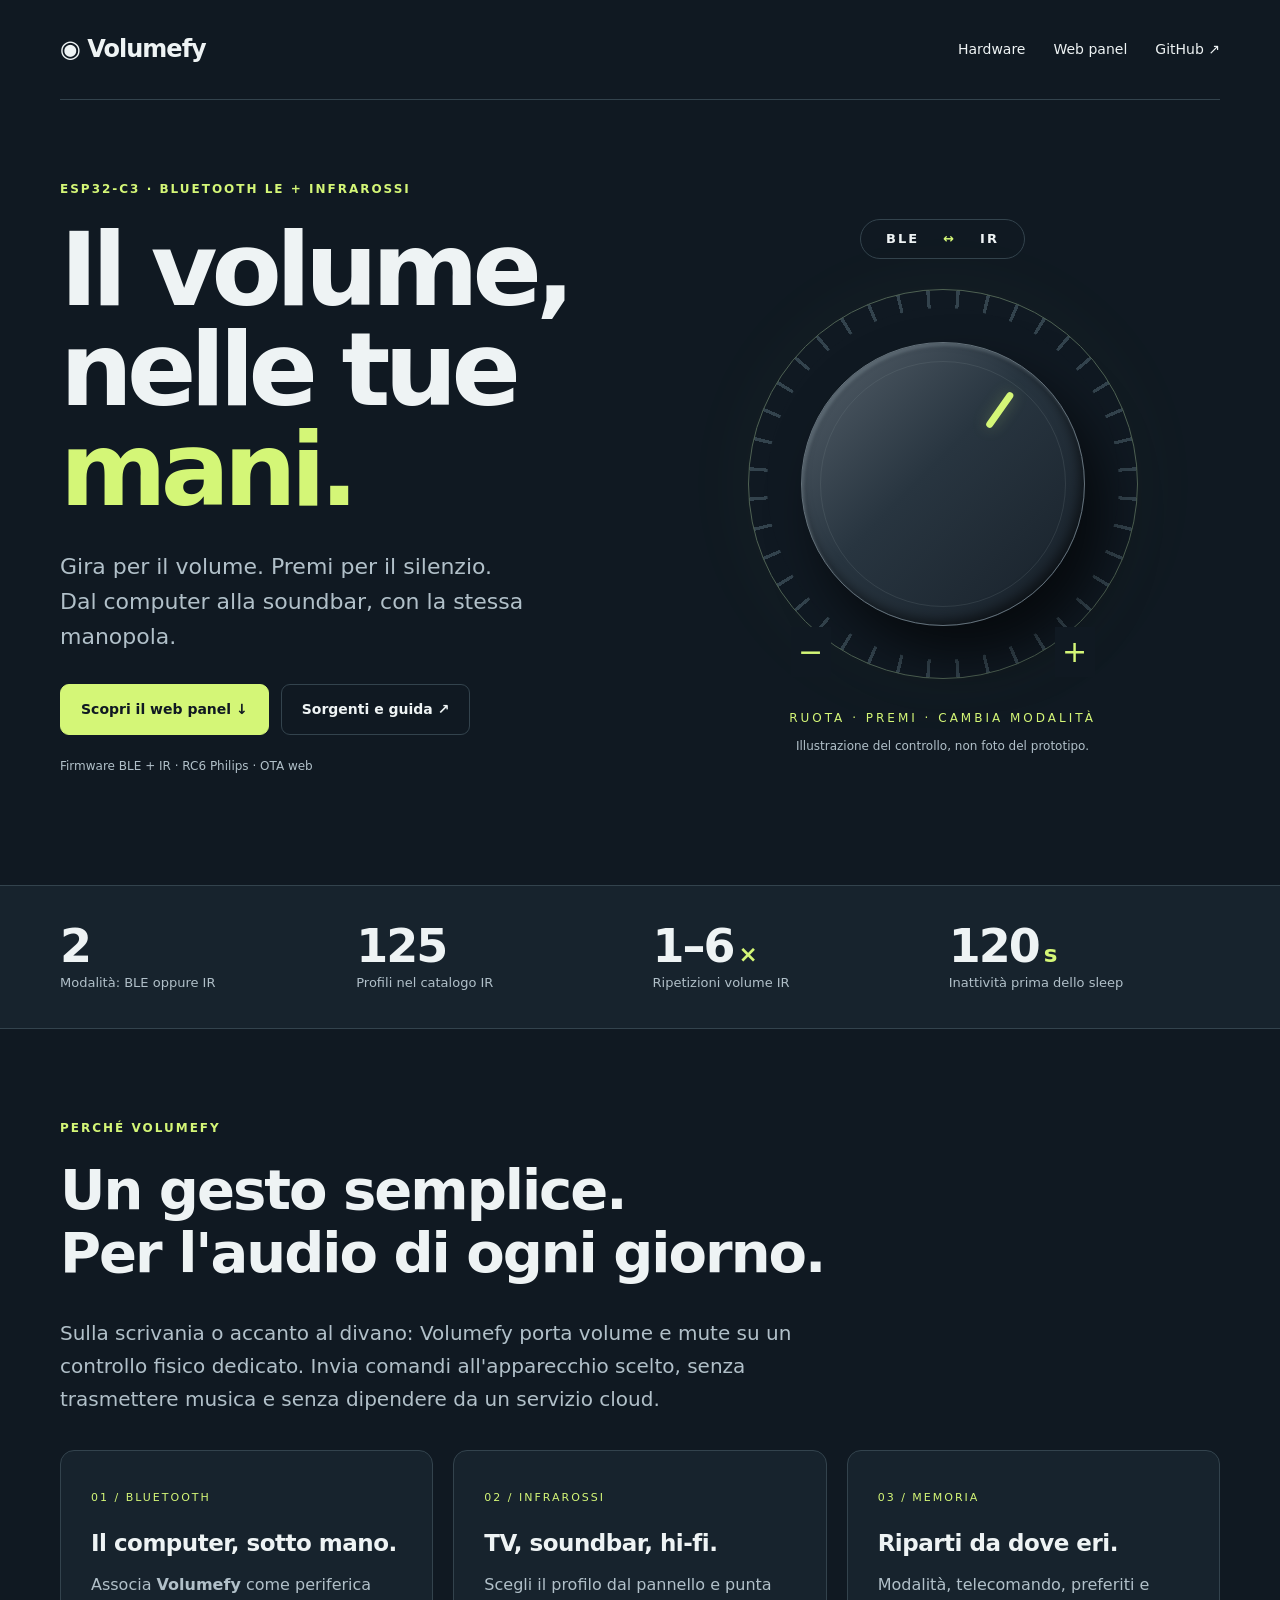
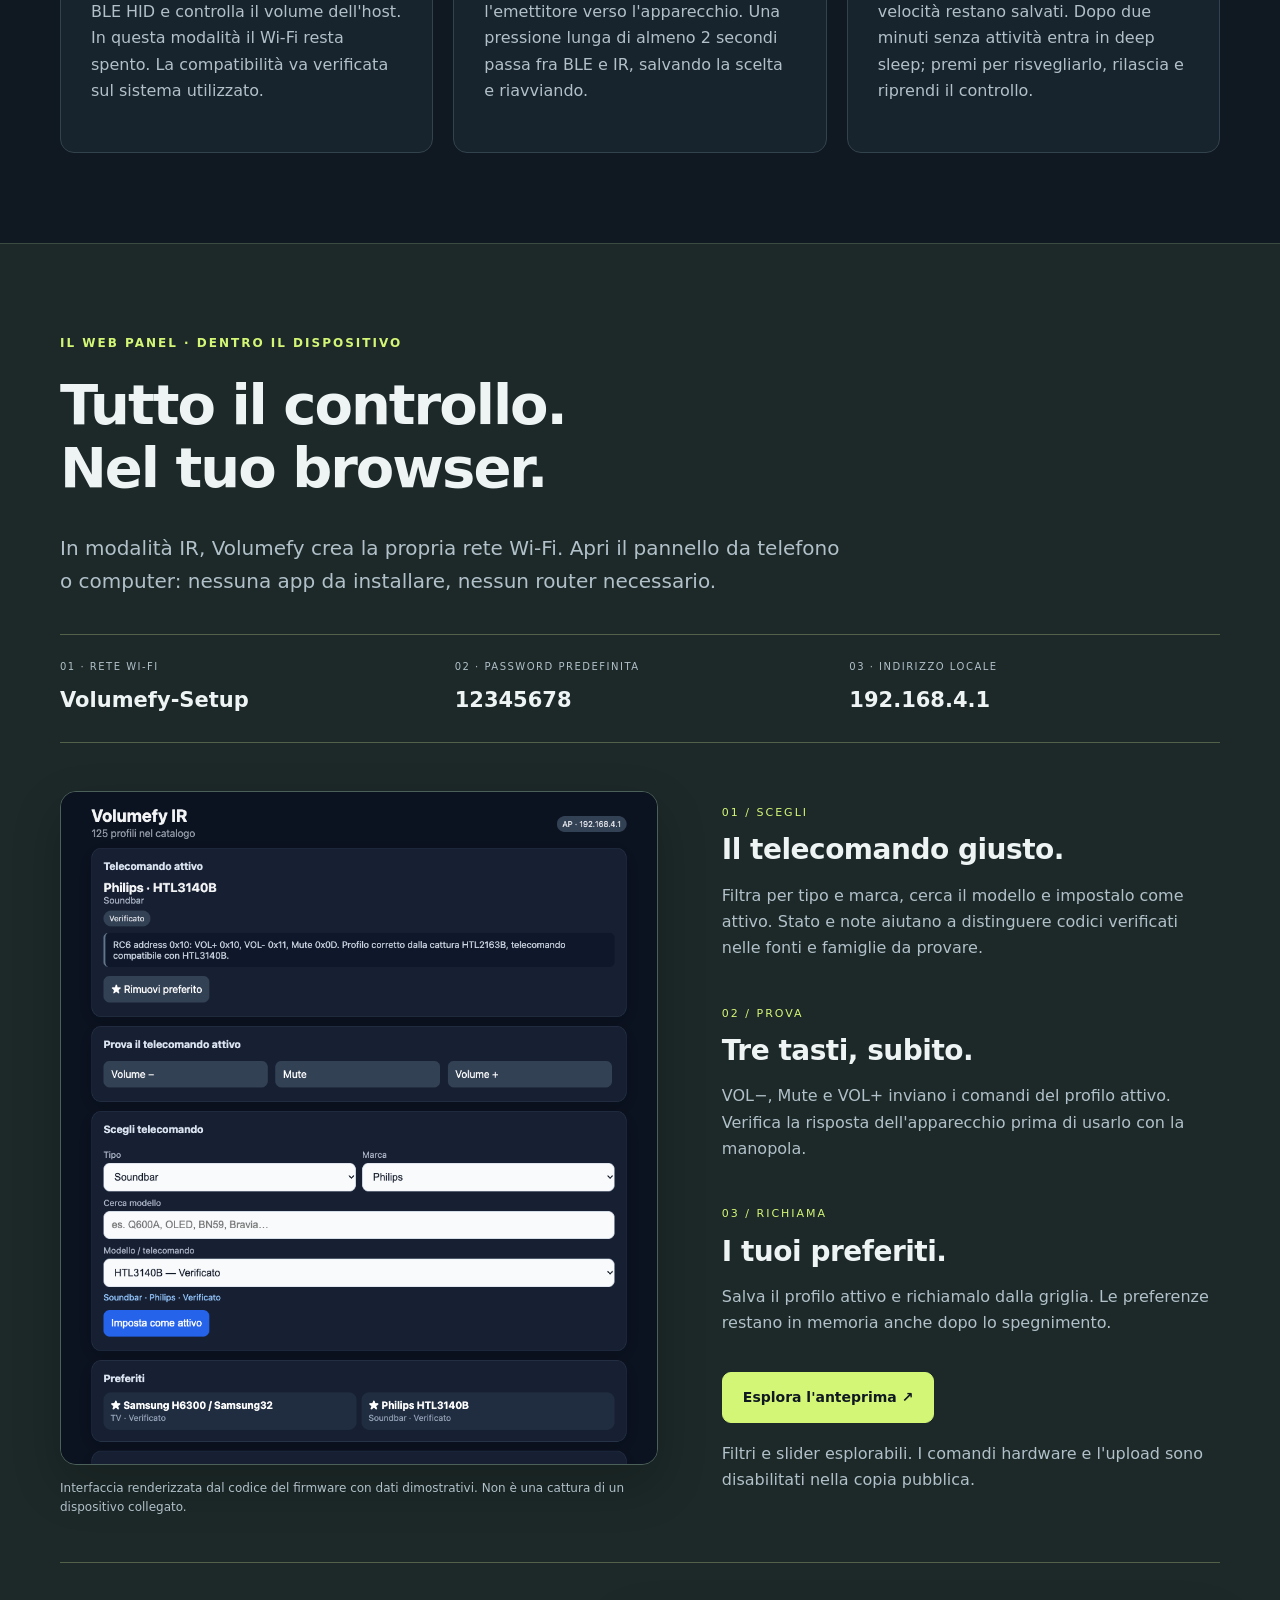
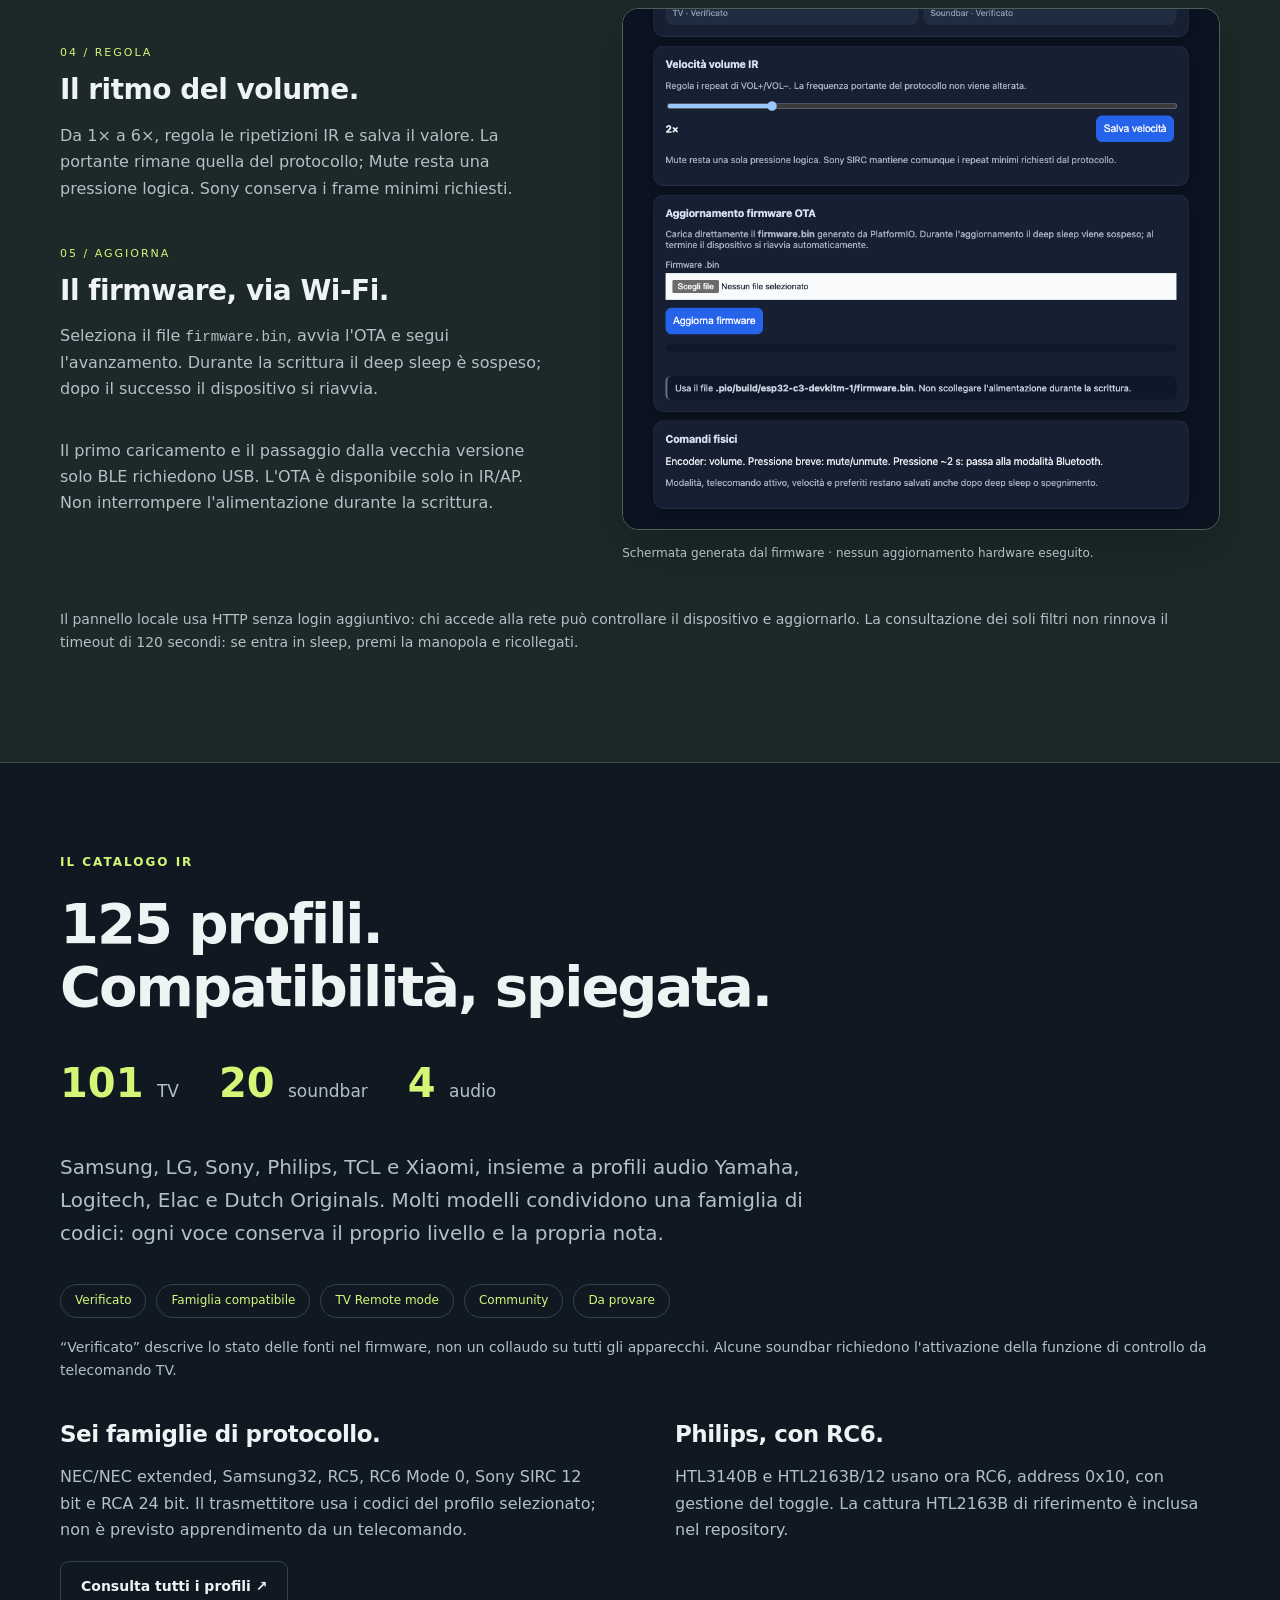
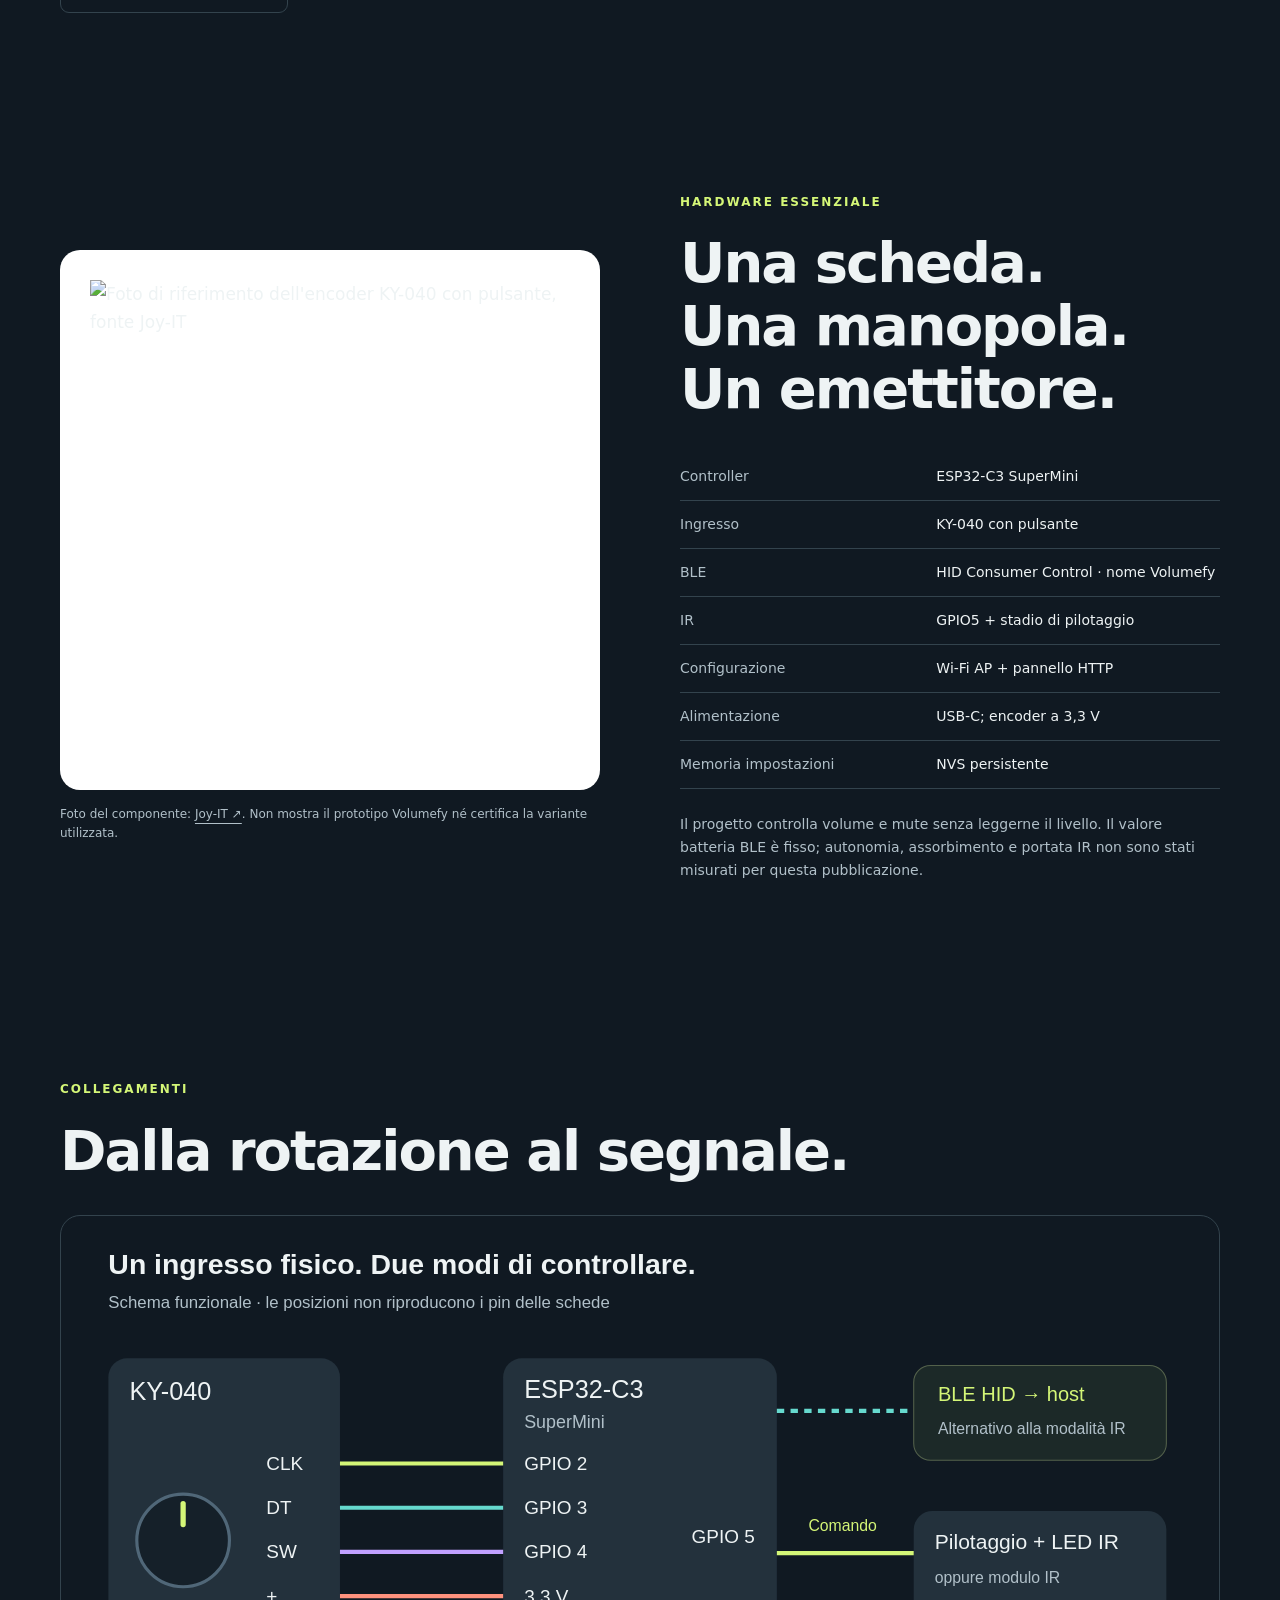
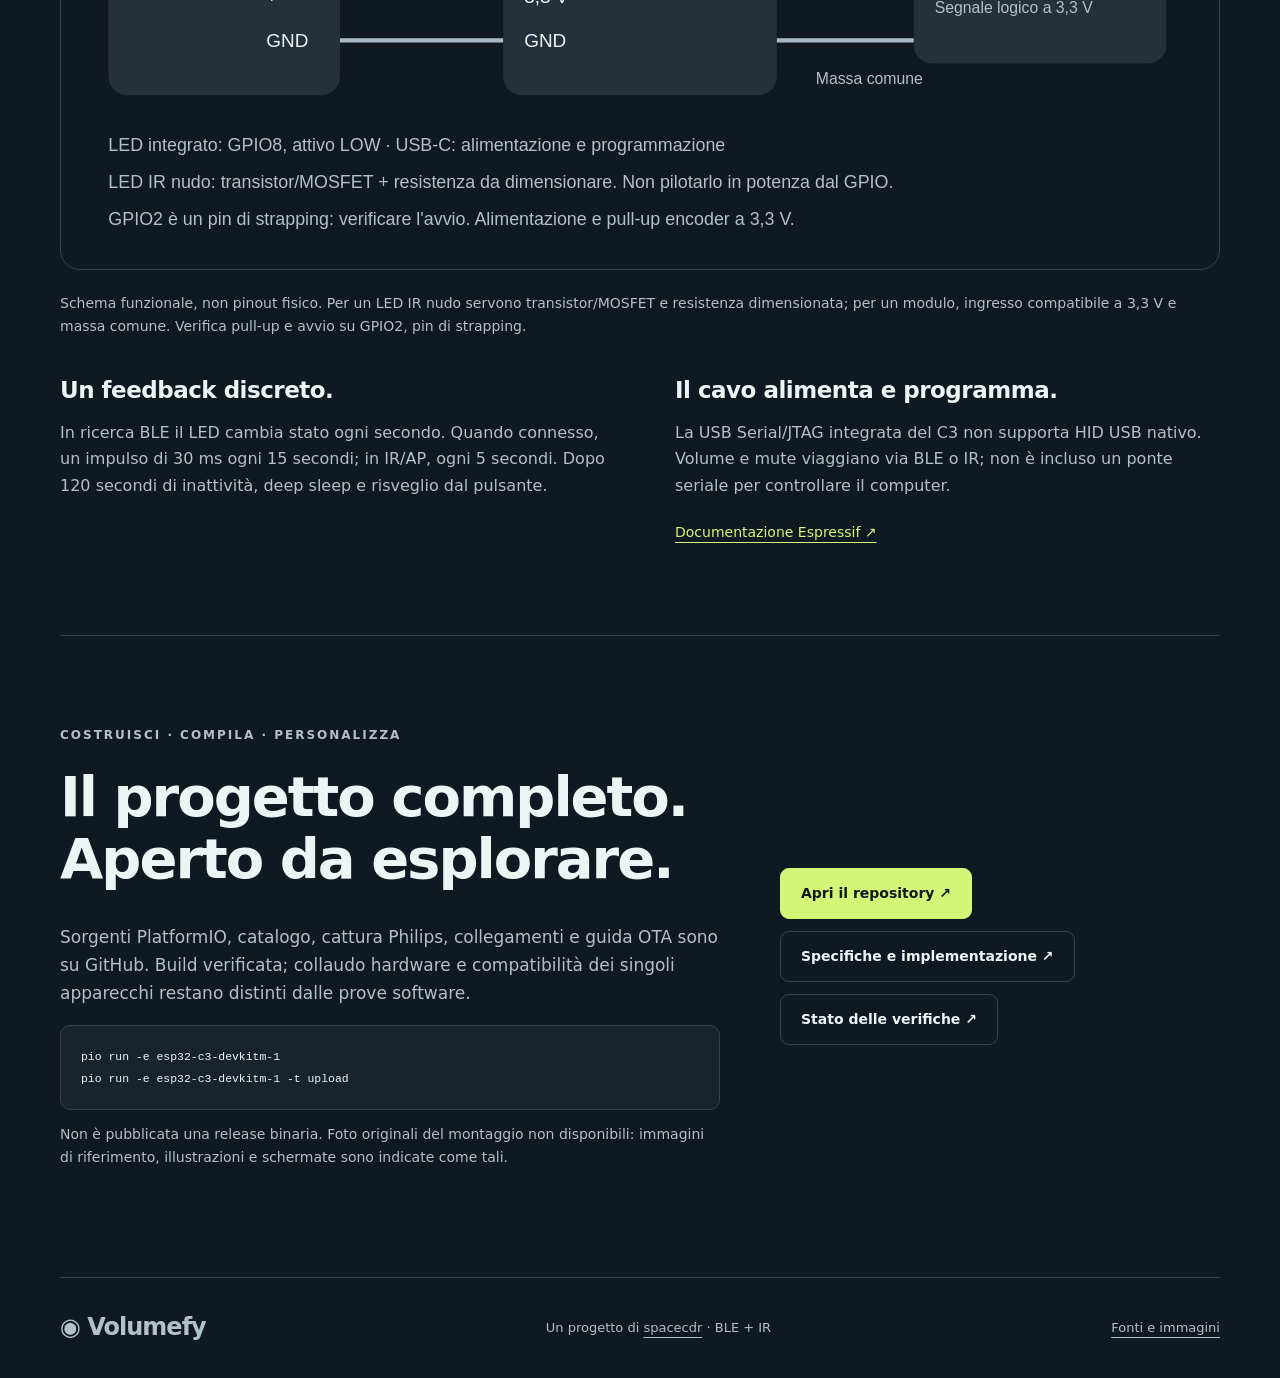
==== commit 2c094159: "Aggiorna Volumefy a BLE e IR con catalogo, RC6, OTA e nuovo sito" ====
--- a/docs/index.html
+++ b/docs/index.html
@@ -1,24 +1,24 @@
 <!doctype html>
 <html lang="it">
 <head>
-<meta charset="utf-8"><meta name="viewport" content="width=device-width, initial-scale=1">
-<title>Volumefy — una manopola per il volume</title>
-<meta name="description" content="Volumefy: progetto di controller volume e mute Bluetooth con ESP32-C3 SuperMini e KY-040. Cablaggio, specifiche e architettura tecnica.">
-<meta name="theme-color" content="#101922"><meta property="og:title" content="Volumefy — gira, premi, ascolta."><meta property="og:description" content="Controller volume BLE con ESP32-C3 e KY-040. Scopri il progetto e i collegamenti."><meta property="og:type" content="website">
+<meta charset="utf-8"><meta name="viewport" content="width=device-width,initial-scale=1">
+<title>Volumefy — il volume, nelle tue mani. BLE + IR</title>
+<meta name="description" content="Una manopola, due modalità: Bluetooth LE e infrarossi. Volumefy con ESP32-C3, 125 profili IR, pannello web, preferiti e aggiornamenti OTA.">
+<meta name="theme-color" content="#101922"><meta property="og:title" content="Volumefy · BLE + IR"><meta property="og:description" content="Il volume, nelle tue mani. Scopri hardware, 125 profili e pannello web locale."><meta property="og:type" content="website"><meta property="og:url" content="https://spacecdr.github.io/Volumefy/"><meta property="og:image" content="https://spacecdr.github.io/Volumefy/images/panel-desktop.png">
 <link rel="stylesheet" href="style.css">
 </head>
 <body>
 <a class="skip" href="#main">Vai al contenuto</a>
-<header class="wrap nav"><a class="brand" href="#">◉ Volumefy</a><nav aria-label="Navigazione"><a href="#hardware">Hardware</a><a href="#tecnica">Tecnica</a><a href="https://github.com/spacecdr/Volumefy">GitHub ↗</a></nav></header>
+<header class="wrap nav"><a class="brand" href="#">◉ Volumefy</a><nav aria-label="Navigazione"><a href="#hardware">Hardware</a><a href="#pannello">Web panel</a><a href="https://github.com/spacecdr/Volumefy">GitHub ↗</a></nav></header>
 <main id="main">
-<section class="wrap hero"><div><p class="eyebrow">ESP32-C3 SUPERMINI · KY-040</p><h1>Gira.<br>Premi.<br><em>Ascolta.</em></h1><p class="lead">Una manopola per regolare il volume.<br>Un click per il mute. Via Bluetooth.</p><div class="actions"><a class="button primary" href="https://github.com/spacecdr/Volumefy">Apri il progetto ↗</a><a class="button" href="#collegamenti">Vedi i collegamenti ↓</a></div><p class="status">Firmware disponibile · compilazione verificata · collaudo hardware da eseguire</p></div>
-<figure class="visual"><div class="dial" aria-hidden="true"><div class="knob"><span></span></div><span class="minus">−</span><span class="plus">+</span></div><div class="tag">VOLUME / MUTE</div><figcaption>Illustrazione del controllo · non è una foto del prototipo</figcaption></figure></section>
-<div class="band"><div class="wrap metrics"><div><strong>1<span>s</span></strong><p>Cambio stato LED in ricerca</p></div><div><strong>15<span>s</span></strong><p>LED quando connesso</p></div><div><strong>120<span>s</span></strong><p>Inattività prima dello sleep</p></div><div><strong>3,3<span>V</span></strong><p>Alimentazione encoder</p></div></div></div>
-<section class="wrap section"><p class="eyebrow">IL FIRMWARE ATTUALE · DA COLLAUDARE</p><h2>Il volume, a portata di mano.</h2><div class="cards"><article><span class="number">01 / RUOTA</span><h3>Trova il livello giusto.</h3><p>Il firmware traduce la rotazione in comandi volume su e volume giù via BLE. La risposta e la precisione degli scatti vanno verificate sul dispositivo collegato.</p></article><article><span class="number">02 / PREMI</span><h3>Un click, mute.</h3><p>Il codice invia mute alla pressione del pulsante, con un intervallo minimo di 200 ms tra eventi. Il comportamento del contatto va collaudato.</p></article><article><span class="number">03 / RIPRENDI</span><h3>Si risveglia con un tocco.</h3><p>Il firmware richiede il deep sleep dopo due minuti senza uso e configura il risveglio sul pulsante. Sleep e riconnessione restano da provare sul prototipo.</p></article></div></section>
-<section id="hardware" class="wrap section hardware"><figure class="photo"><img src="https://www.joy-it.net/files/files/Produkte/COM-KY040RE/KY-040-2.png" width="600" height="600" loading="lazy" alt="Encoder rotativo KY-040 con pulsante, foto del componente Joy-IT"><figcaption>Foto di riferimento: <a href="https://www.joy-it.net/en/products/COM-KY040RE">Joy-IT ↗</a>.<br>Non mostra il prototipo Volumefy né certifica la variante utilizzata.</figcaption></figure><div><p class="eyebrow">DUE COMPONENTI PRINCIPALI</p><h2>Compatto.<br>Essenziale.</h2><p>Una ESP32-C3 SuperMini gestisce radio e comandi nel firmware disponibile. Il KY-040 fornisce due segnali per la rotazione e un contatto per la pressione.</p><dl><div><dt>Scheda</dt><dd>ESP32-C3 SuperMini</dd></div><div><dt>CPU del chip</dt><dd>RISC-V · fino a 160 MHz</dd></div><div><dt>Comunicazione firmware</dt><dd>Bluetooth LE · HID Consumer Control</dd></div><div><dt>Ingresso</dt><dd>Encoder incrementale + pulsante</dd></div><div><dt>Alimentazione attuale</dt><dd>Cavo USB-C · encoder a 3,3 V</dd></div><div><dt>Nome Bluetooth</dt><dd>Volumefy</dd></div></dl><p class="subtle">LED, flash e caratteristiche della SuperMini dipendono dalla variante. Autonomia e assorbimento non ancora misurati. <a href="https://documentation.espressif.com/esp32-c3_datasheet_en.html">Datasheet del chip ↗</a></p></div></section>
-<section id="collegamenti" class="wrap section"><p class="eyebrow">IL CABLAGGIO DEL PROGETTO</p><h2>Cinque fili. Tutto qui.</h2><img class="wiring" src="images/wiring.svg" width="1000" height="520" alt="KY-040: CLK a GPIO2, DT a GPIO3, SW a GPIO4, positivo a 3,3 V e GND a GND"><p class="subtle">Schema funzionale, non disposizione fisica dei pin. GPIO2 è un pin di strapping: verificare l'avvio nelle diverse posizioni dell'encoder. Pull-up e segnali devono restare a 3,3 V.</p></section>
-<section class="energy"><div class="wrap section"><p class="eyebrow">BLUETOOTH E RISPARMIO</p><h2>Visibile quando serve.<br>A riposo dopo due minuti.</h2><div class="steps"><article><span>01</span><h3>Disponibile</h3><p>Nome Volumefy; il LED cambia stato ogni secondo, con ciclo completo di due secondi. Pairing senza PIN da verificare.</p></article><article><span>02</span><h3>Collegato</h3><p>Volume e mute via BLE HID. Il codice genera un impulso LED di 30 ms ogni 15 secondi quando connesso.</p></article><article><span>03</span><h3>In sleep</h3><p>Dopo 120 secondi senza uso, radio spenta. SW risveglia e riapre la disponibilità Bluetooth.</p></article></div><p class="subtle">Associazione e riconnessione sono affidate alle librerie BLE. Persistenza dei bond, riconnessione dal computer o telefono e pairing con un nuovo host devono essere verificati sul dispositivo. La prima pressione dopo lo sleep non è gestita esplicitamente come solo risveglio.</p></div></section>
-<section id="tecnica" class="wrap section"><p class="eyebrow">DENTRO IL PROGETTO</p><h2>Dalla rotazione al comando.</h2><div class="technical"><article><h3>Encoder → evento → HID</h3><p>Il codice legge il fronte di discesa di CLK e lo stato di DT per determinare il verso, poi invia volume o mute tramite la libreria BLE HID. La lettura è semplice, senza un filtro in quadratura; il LED connesso interrompe la lettura per 30 ms durante il lampeggio.</p><p>Volumefy è pensato come telecomando per l'audio: non trasmetterà musica e non sarà un altoparlante Bluetooth.</p><a href="https://github.com/spacecdr/Volumefy/blob/main/TECHNICAL.md">Leggi la descrizione tecnica ↗</a></article><article><h3>E con il cavo?</h3><p>L'USB integrata dell'ESP32-C3 ha funzione Serial/JTAG fissa e non permette HID USB nativo. Il cavo alimenta e programma la scheda.</p><p>Il controllo senza Bluetooth richiederebbe un ponte software sul computer, da sviluppare separatamente. Il progetto attuale non lo include.</p><a href="https://docs.espressif.com/projects/esp-idf/en/stable/esp32c3/api-guides/usb-serial-jtag-console.html">Documentazione Espressif ↗</a></article></div></section>
-<section class="wrap section closing"><div><p class="eyebrow">PROGETTO PUBBLICO</p><h2>Volumefy, dall'inizio.</h2><p>Firmware PlatformIO, cablaggio, specifiche e piano di verifica sono riuniti su GitHub. La compilazione è verificata e il README spiega come compilare e caricare i sorgenti. Il collaudo hardware resta da eseguire; non è pubblicata una release binaria.</p></div><div class="actions"><a class="button primary" href="https://github.com/spacecdr/Volumefy">Esplora Volumefy ↗</a><a class="button" href="https://github.com/spacecdr/Volumefy/blob/main/TESTING.md">Stato delle verifiche ↗</a></div></section>
-</main><footer class="wrap"><a class="brand" href="#">◉ Volumefy</a><p>Un progetto di <a href="https://github.com/spacecdr">spacecdr</a></p><a href="https://github.com/spacecdr/Volumefy/blob/main/THIRD_PARTY.md">Fonti e immagini</a></footer>
+<section class="wrap hero"><div><p class="eyebrow">ESP32-C3 · BLUETOOTH LE + INFRAROSSI</p><h1>Il volume,<br>nelle tue<br><em>mani.</em></h1><p class="lead">Gira per il volume. Premi per il silenzio.<br>Dal computer alla soundbar, con la stessa manopola.</p><div class="actions"><a class="button primary" href="#pannello">Scopri il web panel ↓</a><a class="button" href="https://github.com/spacecdr/Volumefy">Sorgenti e guida ↗</a></div><p class="status">Firmware BLE + IR · RC6 Philips · OTA web</p></div><figure class="visual"><div class="mode-pill">BLE <span>↔</span> IR</div><div class="dial" aria-hidden="true"><div class="knob"><span></span></div><span class="minus">−</span><span class="plus">+</span></div><div class="tag">RUOTA · PREMI · CAMBIA MODALITÀ</div><figcaption>Illustrazione del controllo, non foto del prototipo.</figcaption></figure></section>
+<div class="band"><div class="wrap metrics"><div><strong>2</strong><p>Modalità: BLE oppure IR</p></div><div><strong>125</strong><p>Profili nel catalogo IR</p></div><div><strong>1–6<span>×</span></strong><p>Ripetizioni volume IR</p></div><div><strong>120<span>s</span></strong><p>Inattività prima dello sleep</p></div></div></div>
+<section class="wrap section" id="scopo"><p class="eyebrow">PERCHÉ VOLUMEFY</p><h2>Un gesto semplice.<br>Per l'audio di ogni giorno.</h2><p class="intro">Sulla scrivania o accanto al divano: Volumefy porta volume e mute su un controllo fisico dedicato. Invia comandi all'apparecchio scelto, senza trasmettere musica e senza dipendere da un servizio cloud.</p><div class="cards"><article><span class="number">01 / BLUETOOTH</span><h3>Il computer, sotto mano.</h3><p>Associa <strong>Volumefy</strong> come periferica BLE HID e controlla il volume dell'host. In questa modalità il Wi-Fi resta spento. La compatibilità va verificata sul sistema utilizzato.</p></article><article><span class="number">02 / INFRAROSSI</span><h3>TV, soundbar, hi-fi.</h3><p>Scegli il profilo dal pannello e punta l'emettitore verso l'apparecchio. Una pressione lunga di almeno 2 secondi passa fra BLE e IR, salvando la scelta e riavviando.</p></article><article><span class="number">03 / MEMORIA</span><h3>Riparti da dove eri.</h3><p>Modalità, telecomando, preferiti e velocità restano salvati. Dopo due minuti senza attività entra in deep sleep; premi per risvegliarlo, rilascia e riprendi il controllo.</p></article></div></section>
+<section class="energy" id="pannello"><div class="wrap section"><p class="eyebrow">IL WEB PANEL · DENTRO IL DISPOSITIVO</p><h2>Tutto il controllo.<br>Nel tuo browser.</h2><p class="intro">In modalità IR, Volumefy crea la propria rete Wi-Fi. Apri il pannello da telefono o computer: nessuna app da installare, nessun router necessario.</p><div class="connection"><div><small>01 · RETE WI-FI</small><strong>Volumefy-Setup</strong></div><div><small>02 · PASSWORD PREDEFINITA</small><strong>12345678</strong></div><div><small>03 · INDIRIZZO LOCALE</small><strong>192.168.4.1</strong></div></div><div class="panel-layout"><figure class="panel-shot"><a href="panel.html" aria-label="Apri l'anteprima esplorabile del pannello"><img src="images/panel-desktop.png" width="940" height="1060" loading="lazy" alt="Pannello Volumefy con profilo Philips HTL3140B, test volume e mute, selezione modello e preferiti"></a><figcaption>Interfaccia renderizzata dal codice del firmware con dati dimostrativi. Non è una cattura di un dispositivo collegato.</figcaption></figure><div class="feature-list"><article><span class="number">01 / SCEGLI</span><h3>Il telecomando giusto.</h3><p>Filtra per tipo e marca, cerca il modello e impostalo come attivo. Stato e note aiutano a distinguere codici verificati nelle fonti e famiglie da provare.</p></article><article><span class="number">02 / PROVA</span><h3>Tre tasti, subito.</h3><p>VOL−, Mute e VOL+ inviano i comandi del profilo attivo. Verifica la risposta dell'apparecchio prima di usarlo con la manopola.</p></article><article><span class="number">03 / RICHIAMA</span><h3>I tuoi preferiti.</h3><p>Salva il profilo attivo e richiamalo dalla griglia. Le preferenze restano in memoria anche dopo lo spegnimento.</p></article><a class="button primary" href="panel.html">Esplora l'anteprima ↗</a><p class="subtle demo-note">Filtri e slider esplorabili. I comandi hardware e l'upload sono disabilitati nella copia pubblica.</p></div></div><div class="panel-layout secondary-panel"><div class="feature-list"><article><span class="number">04 / REGOLA</span><h3>Il ritmo del volume.</h3><p>Da 1× a 6×, regola le ripetizioni IR e salva il valore. La portante rimane quella del protocollo; Mute resta una pressione logica. Sony conserva i frame minimi richiesti.</p></article><article><span class="number">05 / AGGIORNA</span><h3>Il firmware, via Wi-Fi.</h3><p>Seleziona il file <code>firmware.bin</code>, avvia l'OTA e segui l'avanzamento. Durante la scrittura il deep sleep è sospeso; dopo il successo il dispositivo si riavvia.</p></article><p class="subtle">Il primo caricamento e il passaggio dalla vecchia versione solo BLE richiedono USB. L'OTA è disponibile solo in IR/AP. Non interrompere l'alimentazione durante la scrittura.</p></div><figure class="panel-shot"><img src="images/panel-ota.png" width="940" height="820" loading="lazy" alt="Sezioni del pannello per velocità IR da 1 a 6, upload firmware OTA con progress bar e comandi fisici"><figcaption>Schermata generata dal firmware · nessun aggiornamento hardware eseguito.</figcaption></figure></div><p class="subtle">Il pannello locale usa HTTP senza login aggiuntivo: chi accede alla rete può controllare il dispositivo e aggiornarlo. La consultazione dei soli filtri non rinnova il timeout di 120 secondi: se entra in sleep, premi la manopola e ricollegati.</p></div></section>
+<section class="wrap section" id="catalogo"><p class="eyebrow">IL CATALOGO IR</p><h2>125 profili.<br>Compatibilità, spiegata.</h2><div class="catalog-counts"><span><strong>101</strong> TV</span><span><strong>20</strong> soundbar</span><span><strong>4</strong> audio</span></div><p class="intro">Samsung, LG, Sony, Philips, TCL e Xiaomi, insieme a profili audio Yamaha, Logitech, Elac e Dutch Originals. Molti modelli condividono una famiglia di codici: ogni voce conserva il proprio livello e la propria nota.</p><div class="badges"><span>Verificato</span><span>Famiglia compatibile</span><span>TV Remote mode</span><span>Community</span><span>Da provare</span></div><p class="subtle">“Verificato” descrive lo stato delle fonti nel firmware, non un collaudo su tutti gli apparecchi. Alcune soundbar richiedono l'attivazione della funzione di controllo da telecomando TV.</p><div class="technical"><article><h3>Sei famiglie di protocollo.</h3><p>NEC/NEC extended, Samsung32, RC5, RC6 Mode 0, Sony SIRC 12 bit e RCA 24 bit. Il trasmettitore usa i codici del profilo selezionato; non è previsto apprendimento da un telecomando.</p></article><article><h3>Philips, con RC6.</h3><p>HTL3140B e HTL2163B/12 usano ora RC6, address 0x10, con gestione del toggle. La cattura HTL2163B di riferimento è inclusa nel repository.</p></article></div><a class="button" href="https://github.com/spacecdr/Volumefy/blob/main/CATALOG.md">Consulta tutti i profili ↗</a></section>
+<section id="hardware" class="wrap section hardware"><figure class="photo"><img src="https://www.joy-it.net/files/files/Produkte/COM-KY040RE/KY-040-2.png" width="600" height="600" loading="lazy" alt="Foto di riferimento dell'encoder KY-040 con pulsante, fonte Joy-IT"><figcaption>Foto del componente: <a href="https://www.joy-it.net/en/products/COM-KY040RE">Joy-IT ↗</a>. Non mostra il prototipo Volumefy né certifica la variante utilizzata.</figcaption></figure><div><p class="eyebrow">HARDWARE ESSENZIALE</p><h2>Una scheda.<br>Una manopola.<br>Un emettitore.</h2><dl><div><dt>Controller</dt><dd>ESP32-C3 SuperMini</dd></div><div><dt>Ingresso</dt><dd>KY-040 con pulsante</dd></div><div><dt>BLE</dt><dd>HID Consumer Control · nome Volumefy</dd></div><div><dt>IR</dt><dd>GPIO5 + stadio di pilotaggio</dd></div><div><dt>Configurazione</dt><dd>Wi-Fi AP + pannello HTTP</dd></div><div><dt>Alimentazione</dt><dd>USB-C; encoder a 3,3 V</dd></div><div><dt>Memoria impostazioni</dt><dd>NVS persistente</dd></div></dl><p class="subtle">Il progetto controlla volume e mute senza leggerne il livello. Il valore batteria BLE è fisso; autonomia, assorbimento e portata IR non sono stati misurati per questa pubblicazione.</p></div></section>
+<section id="collegamenti" class="wrap section"><p class="eyebrow">COLLEGAMENTI</p><h2>Dalla rotazione al segnale.</h2><img class="wiring" src="images/wiring.svg" width="1100" height="620" loading="lazy" alt="Encoder: CLK GPIO2, DT GPIO3, SW GPIO4, 3,3 V e GND. ESP32-C3: GPIO5 verso stadio di pilotaggio e LED IR; LED integrato GPIO8 attivo basso."><p class="subtle">Schema funzionale, non pinout fisico. Per un LED IR nudo servono transistor/MOSFET e resistenza dimensionata; per un modulo, ingresso compatibile a 3,3 V e massa comune. Verifica pull-up e avvio su GPIO2, pin di strapping.</p><div class="technical"><article><h3>Un feedback discreto.</h3><p>In ricerca BLE il LED cambia stato ogni secondo. Quando connesso, un impulso di 30 ms ogni 15 secondi; in IR/AP, ogni 5 secondi. Dopo 120 secondi di inattività, deep sleep e risveglio dal pulsante.</p></article><article><h3>Il cavo alimenta e programma.</h3><p>La USB Serial/JTAG integrata del C3 non supporta HID USB nativo. Volume e mute viaggiano via BLE o IR; non è incluso un ponte seriale per controllare il computer.</p><a href="https://docs.espressif.com/projects/esp-idf/en/stable/esp32c3/api-guides/usb-serial-jtag-console.html">Documentazione Espressif ↗</a></article></div></section>
+<section class="wrap section closing"><div><p class="eyebrow">COSTRUISCI · COMPILA · PERSONALIZZA</p><h2>Il progetto completo.<br>Aperto da esplorare.</h2><p>Sorgenti PlatformIO, catalogo, cattura Philips, collegamenti e guida OTA sono su GitHub. Build verificata; collaudo hardware e compatibilità dei singoli apparecchi restano distinti dalle prove software.</p><pre><code>pio run -e esp32-c3-devkitm-1
+pio run -e esp32-c3-devkitm-1 -t upload</code></pre><p class="subtle">Non è pubblicata una release binaria. Foto originali del montaggio non disponibili: immagini di riferimento, illustrazioni e schermate sono indicate come tali.</p></div><div class="actions"><a class="button primary" href="https://github.com/spacecdr/Volumefy">Apri il repository ↗</a><a class="button" href="https://github.com/spacecdr/Volumefy/blob/main/TECHNICAL.md">Specifiche e implementazione ↗</a><a class="button" href="https://github.com/spacecdr/Volumefy/blob/main/TESTING.md">Stato delle verifiche ↗</a></div></section>
+</main><footer class="wrap"><a class="brand" href="#">◉ Volumefy</a><p>Un progetto di <a href="https://github.com/spacecdr">spacecdr</a> · BLE + IR</p><a href="https://github.com/spacecdr/Volumefy/blob/main/THIRD_PARTY.md">Fonti e immagini</a></footer>
 </body></html>
--- a/docs/style.css
+++ b/docs/style.css
@@ -1 +1,4 @@
 :root{color-scheme:dark;--bg:#101922;--panel:#17232d;--ink:#eef3f4;--muted:#b1c0c9;--accent:#d4f677;--line:#33434d}*{box-sizing:border-box}html{scroll-behavior:smooth;scroll-padding-top:30px}body{margin:0;background:var(--bg);color:var(--ink);font-family:system-ui,-apple-system,BlinkMacSystemFont,"Segoe UI",sans-serif;font-size:17px;line-height:1.65}a{color:inherit;text-underline-offset:5px}a:hover{color:var(--accent)}a:focus-visible{outline:3px solid var(--accent);outline-offset:6px}.wrap{width:min(1160px,calc(100% - 64px));margin-inline:auto}.nav{display:flex;align-items:center;justify-content:space-between;min-height:100px;border-bottom:1px solid var(--line)}.brand{font-size:24px;font-weight:750;text-decoration:none;letter-spacing:-1px}nav{display:flex;gap:28px;font-size:14px}nav a{text-decoration:none}.skip{position:absolute;top:-100px;background:var(--accent);color:var(--bg);padding:12px;z-index:3}.skip:focus{top:0}.hero{display:grid;grid-template-columns:1fr 1fr;align-items:center;gap:50px;padding-block:80px 90px}.eyebrow{font-size:12px;font-weight:750;letter-spacing:2px;color:var(--accent);margin:0 0 20px}h1{font-size:clamp(70px,8vw,112px);line-height:.98;letter-spacing:-6px;margin:20px 0 28px}h1 em{font-style:normal;color:var(--accent)}.lead{font-size:22px;line-height:1.6;color:var(--muted)}.actions{display:flex;gap:12px;flex-wrap:wrap;margin-top:30px}.button{padding:13px 20px;border:1px solid var(--line);border-radius:9px;text-decoration:none;font-size:14px;font-weight:700;display:inline-block}.primary{background:var(--accent);color:var(--bg);border-color:var(--accent)}.primary:hover{color:var(--bg);background:#e4ffac}.status{font-size:12px;color:var(--muted);margin-top:22px}.visual{text-align:center;margin:0;position:relative}.dial{width:390px;height:390px;border:1px solid #4f6253;border-radius:50%;position:relative;margin:30px auto;background:repeating-conic-gradient(from 220deg,#33434d 0deg 1deg,transparent 1deg 9deg);box-shadow:0 0 90px #d4f67709}.dial:before{content:"";position:absolute;inset:18px;border-radius:50%;background:var(--bg)}.knob{position:absolute;inset:52px;border-radius:50%;background:linear-gradient(135deg,#56616b,#283540 45%,#172029);box-shadow:20px 30px 50px #0009,inset 2px 3px 3px #94a2ab50,inset -4px -5px 12px #0008;border:1px solid #64717a}.knob:before{content:"";position:absolute;inset:18px;border:1px solid #7a858b35;border-radius:50%}.knob span{position:absolute;top:27px;left:50%;height:42px;width:7px;background:var(--accent);border-radius:5px;transform:rotate(35deg);transform-origin:0 115px;box-shadow:0 0 15px #d4f67744}.minus,.plus{position:absolute;bottom:1px;background:var(--bg);color:var(--accent);font-size:30px;width:40px}.minus{left:42px}.plus{right:42px}.tag{font-size:12px;letter-spacing:3px;color:var(--accent);margin:30px 0 8px}figcaption{font-size:12px;color:var(--muted);line-height:1.6}.band{border-block:1px solid var(--line);background:var(--panel)}.metrics{display:grid;grid-template-columns:repeat(4,1fr);padding-block:35px;gap:25px}.metrics strong{font-size:46px;line-height:1.1;font-weight:650;letter-spacing:-2px}.metrics strong span{font-size:23px;margin-left:5px;color:var(--accent)}.metrics p{font-size:13px;color:var(--muted);margin-bottom:0}.section{padding-block:90px}h2{font-size:clamp(34px,4.5vw,56px);line-height:1.12;letter-spacing:-2px;margin:0 0 32px;font-weight:650}h3{font-size:23px;line-height:1.3;letter-spacing:-.5px;margin:20px 0 14px}p{margin:0 0 18px}.cards{display:grid;grid-template-columns:repeat(3,1fr);gap:20px}.cards article{padding:30px;background:var(--panel);border:1px solid var(--line);border-radius:14px}.cards p,.technical p,.steps p{color:var(--muted);font-size:16px}.number{font-size:11px;letter-spacing:2px;color:var(--accent)}.hardware{display:grid;grid-template-columns:1fr 1fr;gap:80px;align-items:center}.photo{margin:0}.photo img{display:block;width:100%;height:auto;aspect-ratio:1;object-fit:contain;background:#fff;border-radius:20px;padding:30px}.photo figcaption{margin-top:15px}dl{margin:24px 0}dl div{display:grid;grid-template-columns:1fr 1.2fr;gap:20px;border-bottom:1px solid var(--line);padding:12px 0;font-size:14px}dt{color:var(--muted)}dd{margin:0}.subtle{font-size:14px;color:var(--muted)}.wiring{display:block;width:100%;height:auto;border:1px solid var(--line);border-radius:20px;margin-bottom:22px}.energy{background:#1c2928;border-block:1px solid #3c4b42}.steps{display:grid;grid-template-columns:repeat(3,1fr);gap:50px;margin:40px 0}.steps span{font-size:15px;color:var(--accent);border-bottom:1px solid #53614b;display:block;padding-bottom:15px}.technical{display:grid;grid-template-columns:1fr 1fr;gap:70px}.technical a{font-size:14px;color:var(--accent)}.closing{display:grid;grid-template-columns:1.5fr 1fr;gap:60px;border-top:1px solid var(--line);align-items:center}.closing p{color:var(--muted)}.closing .actions{display:flex;flex-direction:column;align-items:flex-start;margin:0}footer{border-top:1px solid var(--line);padding-block:30px;display:flex;justify-content:space-between;align-items:center;gap:25px;font-size:13px;color:var(--muted)}footer p{margin:0}@media(max-width:900px){.hero{gap:20px}.dial{width:300px;height:300px}.knob{inset:40px}.knob span{transform-origin:0 85px}.hardware{gap:35px}.cards article{padding:20px}.technical{gap:30px}}@media(max-width:650px){.wrap{width:calc(100% - 36px)}.nav{min-height:80px}.brand{font-size:22px}nav{gap:15px}nav a:first-child{display:none}.hero{grid-template-columns:1fr;padding-block:50px;gap:20px}h1{font-size:80px;letter-spacing:-4px}.lead{font-size:20px}.visual{margin-top:15px}.dial{width:300px;height:300px}.metrics{grid-template-columns:1fr 1fr;gap:30px}.section{padding-block:55px}.cards,.hardware,.technical,.steps,.closing{grid-template-columns:1fr;gap:25px}.hardware .photo{max-width:430px;margin:auto}.steps{margin:25px 0}.cards article{padding:25px}h2{letter-spacing:-1px}.closing .actions{align-items:stretch}.closing .button{text-align:center}footer{flex-wrap:wrap;gap:14px}footer .brand{width:100%}.wiring{border-radius:9px}}@media(prefers-reduced-motion:reduce){html{scroll-behavior:auto}}
+/* BLE + IR publication */
+.mode-pill{display:inline-flex;align-items:center;gap:24px;border:1px solid var(--line);border-radius:100px;padding:8px 25px;font-size:13px;font-weight:700;letter-spacing:2px}.mode-pill span{color:var(--accent)}.intro{max-width:780px;color:var(--muted);font-size:20px;margin-bottom:34px}.connection{display:grid;grid-template-columns:repeat(3,1fr);gap:24px;border-block:1px solid #53614b;padding:24px 0;margin:36px 0 48px}.connection small{display:block;font-size:10px;letter-spacing:1.5px;color:var(--muted);margin-bottom:8px}.connection strong{font-size:21px}.panel-layout{display:grid;grid-template-columns:1.2fr 1fr;align-items:center;gap:64px;margin-bottom:45px}.panel-shot{margin:0;min-width:0}.panel-shot img{display:block;width:100%;height:auto;border:1px solid #4c605a;border-radius:16px;box-shadow:0 20px 50px #0003}.panel-shot figcaption{margin-top:14px}.feature-list article{margin-bottom:35px}.feature-list h3{font-size:28px;margin-top:8px}.feature-list p{color:var(--muted);font-size:16px}.demo-note{margin-top:18px}.secondary-panel{grid-template-columns:1fr 1.2fr;padding-top:45px;border-top:1px solid #53614b}.catalog-counts{display:flex;gap:40px;flex-wrap:wrap;margin:25px 0 35px;color:var(--muted)}.catalog-counts strong{color:var(--accent);font-size:40px;margin-right:8px}.badges{display:flex;gap:10px;flex-wrap:wrap;margin:30px 0 18px}.badges span{border:1px solid var(--line);border-radius:100px;padding:6px 14px;font-size:12px;color:var(--accent)}code{font-size:.88em;overflow-wrap:anywhere}pre{padding:20px;background:var(--panel);border:1px solid var(--line);border-radius:10px;overflow:auto;font-size:13px}pre code{overflow-wrap:normal}a:focus-visible,input:focus-visible,button:focus-visible{outline:3px solid var(--accent);outline-offset:4px}@media(max-width:900px){.panel-layout{gap:30px}.connection strong{font-size:18px}}@media(max-width:650px){h1{font-size:clamp(58px,15vw,80px)}.connection{grid-template-columns:1fr;gap:20px}.panel-layout,.secondary-panel{grid-template-columns:1fr;gap:30px}.panel-layout .feature-list{order:-1}.catalog-counts{gap:20px}.catalog-counts strong{font-size:32px}.intro{font-size:18px}.feature-list h3{font-size:25px}nav{gap:12px;font-size:12px}.hero{padding-top:45px}.dial{max-width:100%}}
+.hero>*,.hardware>*,.closing>*,.technical>*,.cards>*,.panel-layout>*{min-width:0}dd{overflow-wrap:anywhere}@media(max-width:360px){.brand{font-size:20px}nav{gap:10px;font-size:11px}.lead{font-size:18px}}
